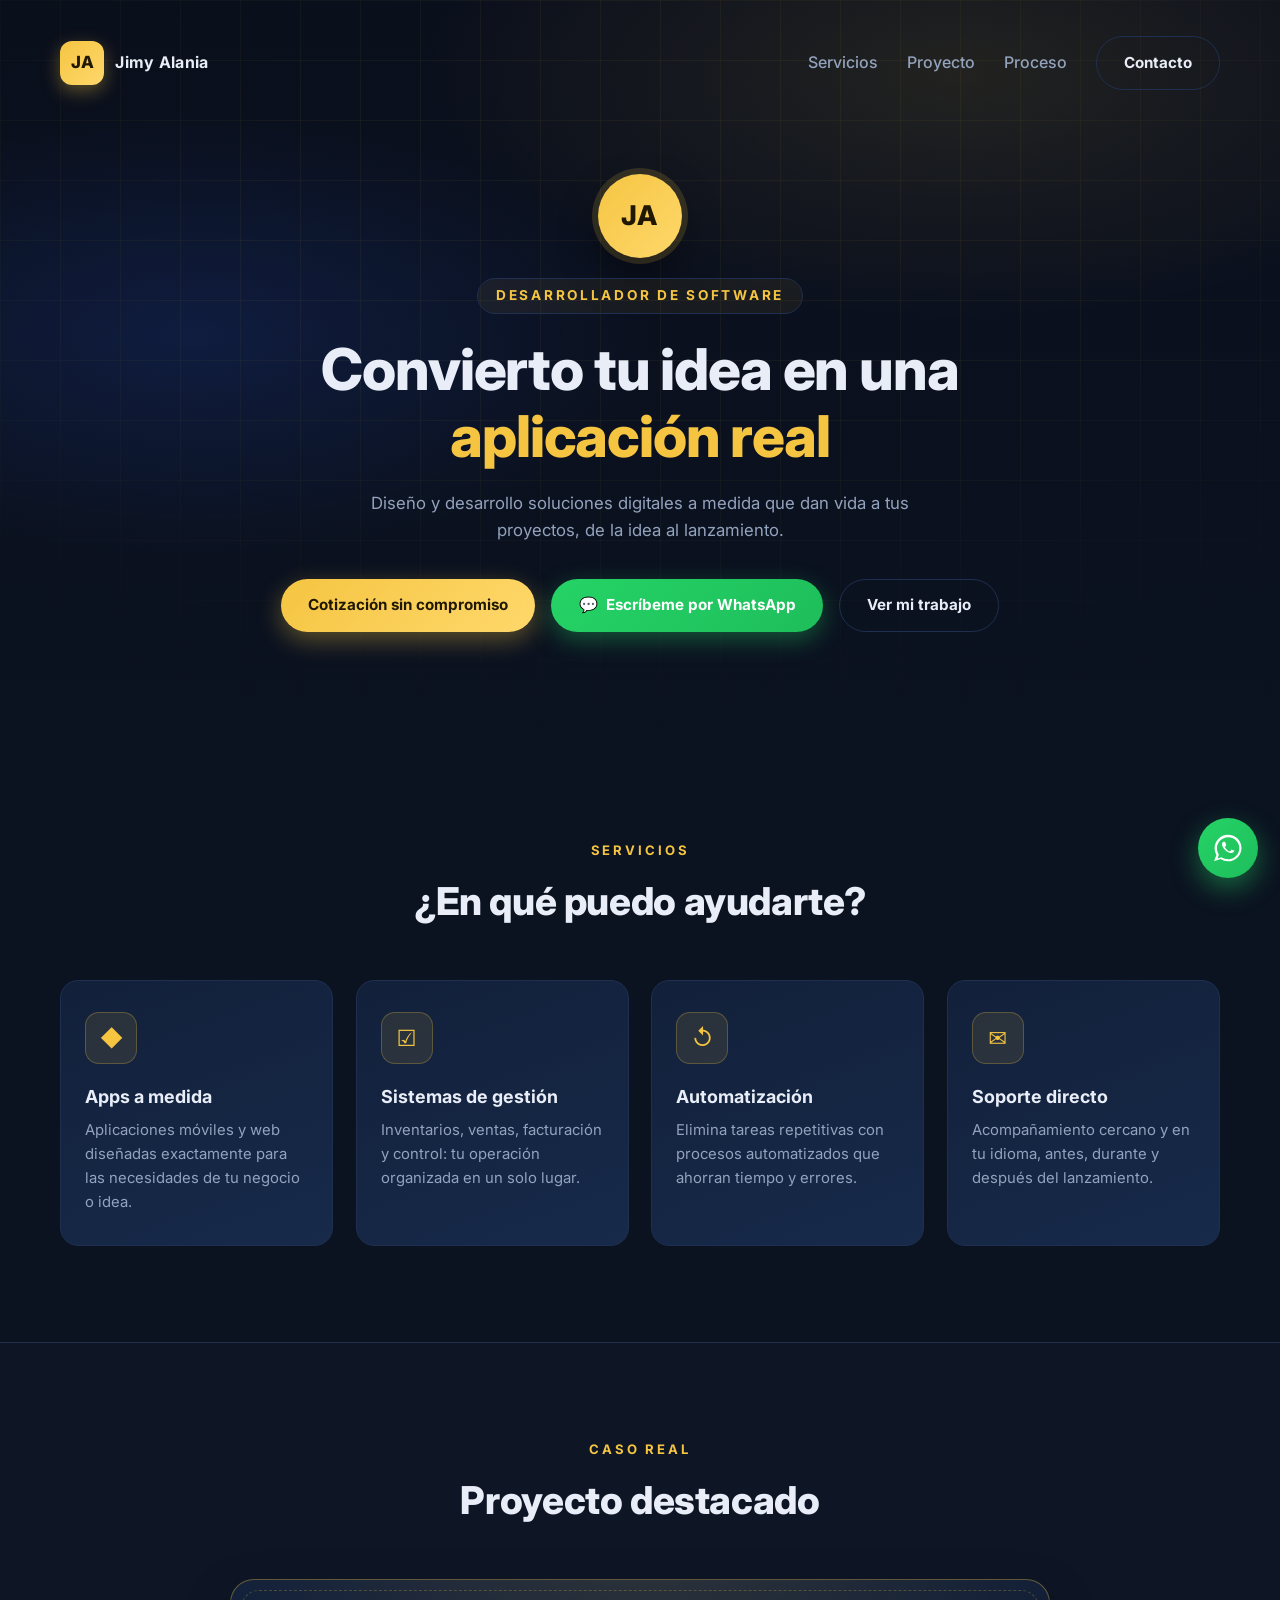
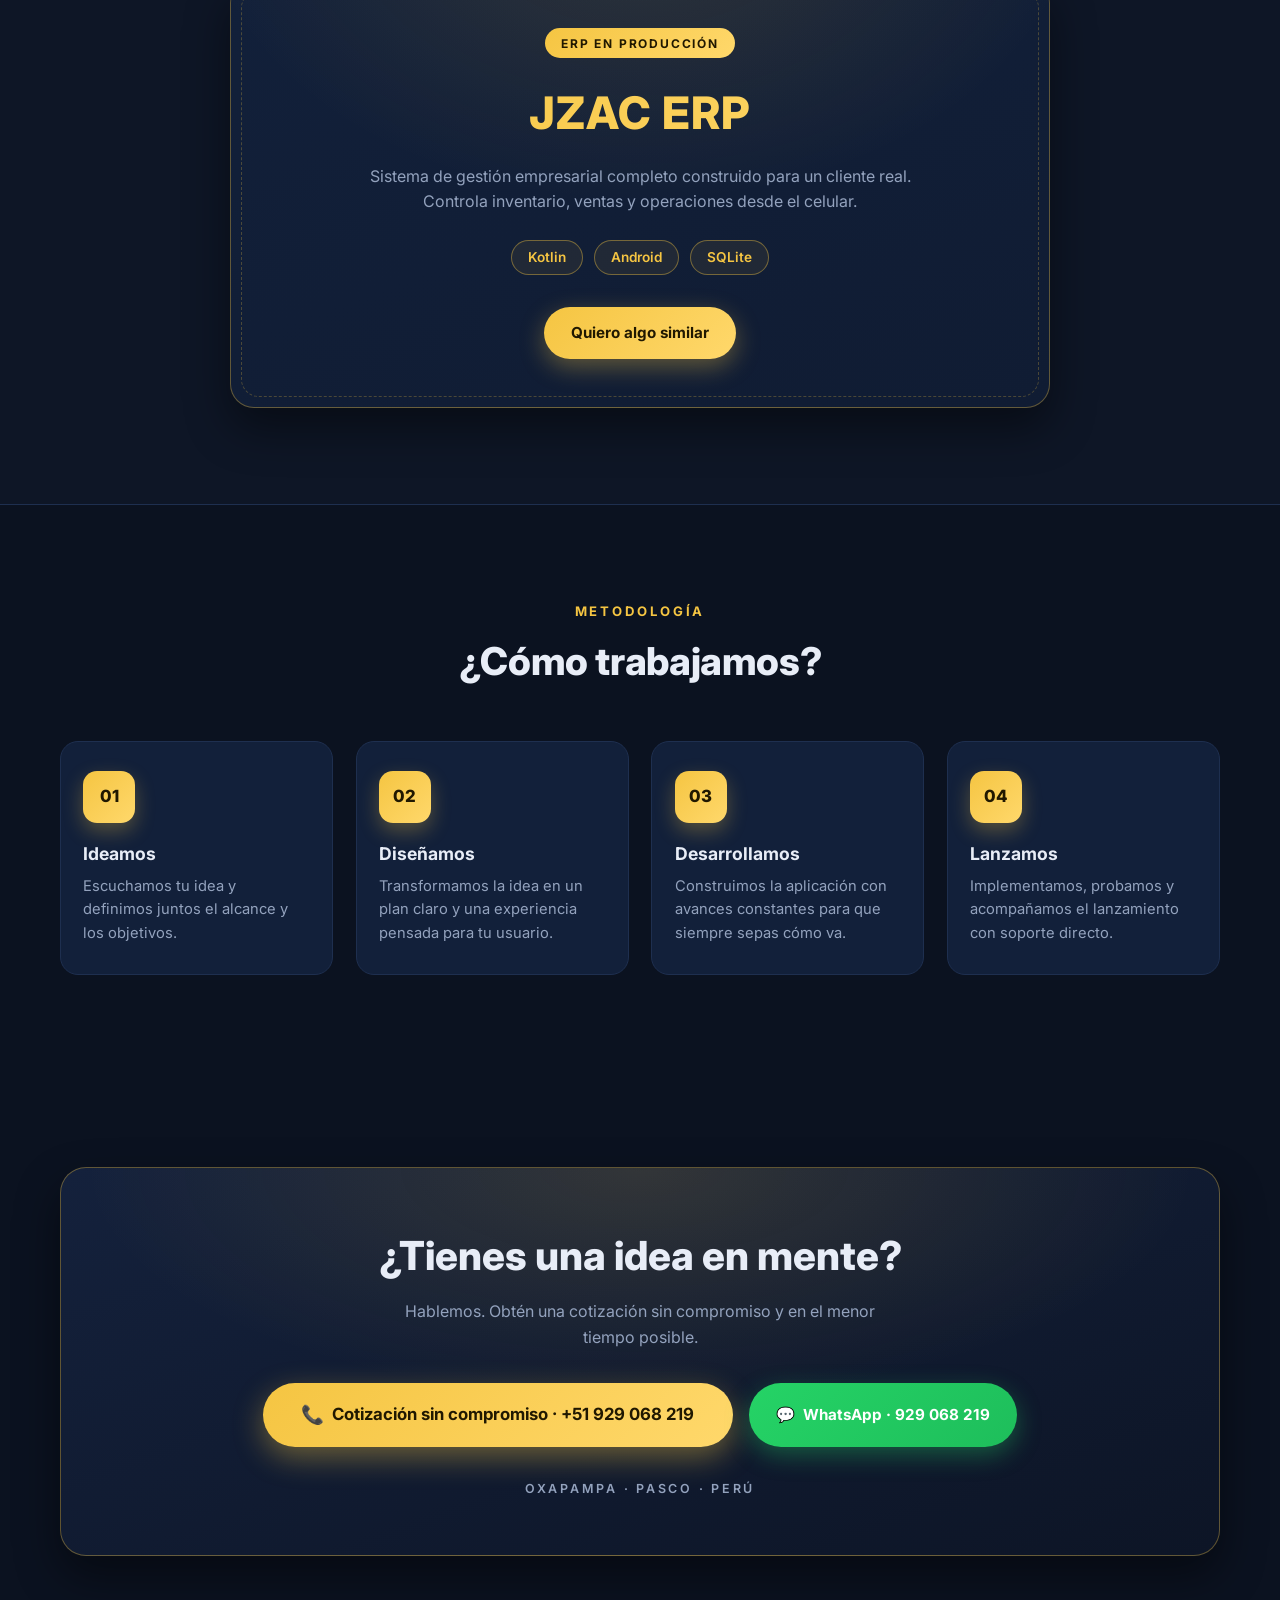
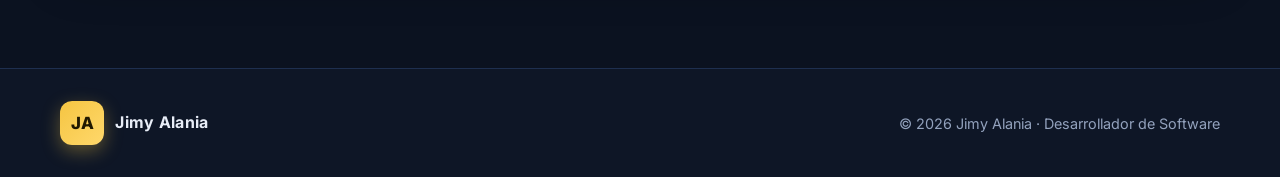
==== index.html @ 881739fa "Portafolio Jimy Alania v1" ====
<!DOCTYPE html>
<html lang="es">
<head>
  <meta charset="UTF-8">
  <meta name="viewport" content="width=device-width, initial-scale=1.0">
  <title>Jimy Alania | Desarrollador de Software</title>
  <meta name="description" content="Portafolio de Jimy Alania. Convierto tu idea en una aplicación real: apps a medida, sistemas de gestión, automatización y soporte directo.">
  <link rel="preconnect" href="https://fonts.googleapis.com">
  <link rel="preconnect" href="https://fonts.gstatic.com" crossorigin>
  <link href="https://fonts.googleapis.com/css2?family=Inter:wght@400;500;600;700;800&display=swap" rel="stylesheet">
  <link rel="stylesheet" href="styles.css">
</head>
<body>

  <!-- ===== ENCABEZADO ===== -->
  <header class="hero">
    <div class="hero-bg" aria-hidden="true"></div>
    <nav class="navbar container">
      <a href="#" class="logo" aria-label="Inicio">
        <span class="logo-mark">JA</span>
        <span class="logo-name">Jimy Alania</span>
      </a>
      <ul class="nav-links">
        <li><a href="#servicios">Servicios</a></li>
        <li><a href="#proyecto">Proyecto</a></li>
        <li><a href="#proceso">Proceso</a></li>
        <li><a href="#contacto" class="btn btn-outline">Contacto</a></li>
      </ul>
    </nav>

    <div class="hero-content container">
      <div class="hero-avatar" aria-hidden="true">JA</div>
      <p class="hero-eyebrow">Desarrollador de Software</p>
      <h1 class="hero-title">Convierto tu idea en una <span class="gold">aplicación real</span></h1>
      <p class="hero-sub">Diseño y desarrollo soluciones digitales a medida que dan vida a tus proyectos, de la idea al lanzamiento.</p>
      <div class="hero-actions">
        <a href="#contacto" class="btn btn-primary">Cotización sin compromiso</a>
        <a href="https://wa.me/51929068219?text=Hola%20Jimy%2C%20vi%20tu%20portafolio%20y%20quisiera%20una%20cotizaci%C3%B3n" class="btn btn-whatsapp" target="_blank" rel="noopener">
          <span aria-hidden="true">&#128172;</span>
          Escríbeme por WhatsApp
        </a>
        <a href="#proyecto" class="btn btn-ghost">Ver mi trabajo</a>
      </div>
    </div>
  </header>

  <main>
    <!-- ===== SERVICIOS ===== -->
    <section id="servicios" class="section">
      <div class="container">
        <p class="section-eyebrow">Servicios</p>
        <h2 class="section-title">¿En qué puedo ayudarte?</h2>
        <div class="grid services-grid">
          <article class="card">
            <div class="card-icon" aria-hidden="true">&#9670;</div>
            <h3>Apps a medida</h3>
            <p>Aplicaciones móviles y web diseñadas exactamente para las necesidades de tu negocio o idea.</p>
          </article>
          <article class="card">
            <div class="card-icon" aria-hidden="true">&#9745;</div>
            <h3>Sistemas de gestión</h3>
            <p>Inventarios, ventas, facturación y control: tu operación organizada en un solo lugar.</p>
          </article>
          <article class="card">
            <div class="card-icon" aria-hidden="true">&#8634;</div>
            <h3>Automatización</h3>
            <p>Elimina tareas repetitivas con procesos automatizados que ahorran tiempo y errores.</p>
          </article>
          <article class="card">
            <div class="card-icon" aria-hidden="true">&#9993;</div>
            <h3>Soporte directo</h3>
            <p>Acompañamiento cercano y en tu idioma, antes, durante y después del lanzamiento.</p>
          </article>
        </div>
      </div>
    </section>

    <!-- ===== PROYECTO DESTACADO ===== -->
    <section id="proyecto" class="section section-alt">
      <div class="container">
        <p class="section-eyebrow">Caso real</p>
        <h2 class="section-title">Proyecto destacado</h2>
        <article class="featured">
          <div class="featured-badge">ERP en producción</div>
          <h3 class="featured-title">JZAC ERP</h3>
          <p class="featured-desc">Sistema de gestión empresarial completo construido para un cliente real. Controla inventario, ventas y operaciones desde el celular.</p>
          <ul class="tech-list">
            <li>Kotlin</li>
            <li>Android</li>
            <li>SQLite</li>
          </ul>
          <a href="#contacto" class="btn btn-primary">Quiero algo similar</a>
        </article>
      </div>
    </section>

    <!-- ===== CÓMO TRABAJAMOS ===== -->
    <section id="proceso" class="section">
      <div class="container">
        <p class="section-eyebrow">Metodología</p>
        <h2 class="section-title">¿Cómo trabajamos?</h2>
        <ol class="steps">
          <li class="step">
            <span class="step-num">01</span>
            <h3>Ideamos</h3>
            <p>Escuchamos tu idea y definimos juntos el alcance y los objetivos.</p>
          </li>
          <li class="step">
            <span class="step-num">02</span>
            <h3>Diseñamos</h3>
            <p>Transformamos la idea en un plan claro y una experiencia pensada para tu usuario.</p>
          </li>
          <li class="step">
            <span class="step-num">03</span>
            <h3>Desarrollamos</h3>
            <p>Construimos la aplicación con avances constantes para que siempre sepas cómo va.</p>
          </li>
          <li class="step">
            <span class="step-num">04</span>
            <h3>Lanzamos</h3>
            <p>Implementamos, probamos y acompañamos el lanzamiento con soporte directo.</p>
          </li>
        </ol>
      </div>
    </section>

    <!-- ===== CONTACTO / CTA ===== -->
    <section id="contacto" class="section section-cta">
      <div class="container cta-box">
        <h2 class="cta-title">¿Tienes una idea en mente?</h2>
        <p class="cta-sub">Hablemos. Obtén una cotización sin compromiso y en el menor tiempo posible.</p>
        <div class="cta-actions">
          <a href="tel:+51929068219" class="btn btn-cta">
            <span class="btn-icon" aria-hidden="true">&#128222;</span>
            Cotización sin compromiso &middot; +51 929 068 219
          </a>
          <a href="https://wa.me/51929068219?text=Hola%20Jimy%20%F0%9F%91%8B%20vi%20tu%20portafolio.%20Me%20interesa%20cotizar" class="btn btn-whatsapp" target="_blank" rel="noopener">
            <span aria-hidden="true">&#128172;</span>
            WhatsApp &middot; 929 068 219
          </a>
        </div>
        <p class="cta-loc">Oxapampa &middot; Pasco &middot; Perú</p>
      </div>
    </section>
  </main>

  <footer class="footer">
    <div class="container footer-inner">
      <a href="#" class="logo">
        <span class="logo-mark">JA</span>
        <span class="logo-name">Jimy Alania</span>
      </a>
      <p>&copy; 2026 Jimy Alania &middot; Desarrollador de Software</p>
    </div>
  </footer>

  <a class="whatsapp-float" href="https://wa.me/51929068219?text=Hola%20Jimy%20%F0%9F%91%8B%20%C2%BFQu%C3%A9%20puedo%20hacer%20por%20ti%3F" target="_blank" rel="noopener" aria-label="Escríbeme por WhatsApp">
    <svg viewBox="0 0 32 32" xmlns="http://www.w3.org/2000/svg" aria-hidden="true">
      <path d="M16 2.7c-7.4 0-13.4 6-13.4 13.4 0 2.4.6 4.7 1.8 6.8L2 29.3l6.6-2.2a13.3 13.3 0 0 0 7.4 2.2h.1c7.4 0 13.4-6 13.4-13.4S23.4 2.7 16 2.7zm0 24.4h-.1c-2.1 0-4.2-.6-6-1.6l-.4-.3-3.9 1.3 1.3-3.8-.3-.5a11 11 0 0 1-1.7-5.9c0-6.1 5-11.1 11.2-11.1 3 0 5.8 1.2 7.9 3.2a11.1 11.1 0 0 1 3.3 7.9c0 6.1-5 11.1-11.3 11.1zm6.2-8.3c-.3-.2-2-1-2.3-1.1-.3-.1-.5-.2-.7.2-.2.3-.8 1.1-1 1.3-.2.2-.4.2-.7.1-.3-.2-1.4-.5-2.6-1.6-1-1-1.6-2.1-1.8-2.5-.2-.3 0-.5.1-.6.2-.2.4-.4.5-.7.2-.3.2-.5.4-.7.1-.3 0-.5 0-.7-.1-.2-.7-1.7-1-2.3-.2-.6-.5-.5-.7-.5h-.6c-.2 0-.5.1-.8.4-.3.3-1 1-1 2.5s1.1 2.9 1.2 3.1c.2.2 2.1 3.2 5.1 4.5.7.3 1.3.5 1.7.6.7.2 1.4.2 1.9.1.6-.1 1.9-.8 2.1-1.5.3-.7.3-1.4.2-1.5-.1-.1-.3-.2-.6-.4z"/>
    </svg>
  </a>

</body>
</html>
---- styles.css ----
/* ============================================================
   Portafolio — Jimy Alania
   Tema: azul noche / oscuro + dorado
   ============================================================ */

:root {
  --bg: #0b1220;
  --bg-soft: #0e1626;
  --bg-card: #12203a;
  --bg-card-hover: #172A4A;
  --border: #1e2f4f;
  --text: #e8edf7;
  --text-muted: #93a2bd;
  --gold: #f5c542;
  --gold-strong: #ffd86b;
  --gold-dark: #c99b1e;
  --shadow: 0 20px 45px rgba(0, 0, 0, 0.45);
}

* {
  margin: 0;
  padding: 0;
  box-sizing: border-box;
}

html {
  scroll-behavior: smooth;
}

body {
  font-family: "Inter", system-ui, -apple-system, "Segoe UI", sans-serif;
  background: var(--bg);
  color: var(--text);
  line-height: 1.6;
  overflow-x: hidden;
}

.container {
  width: min(1160px, 92%);
  margin-inline: auto;
}

a {
  color: inherit;
  text-decoration: none;
}

.gold {
  color: var(--gold);
}

/* ---------- Botones ---------- */

.btn {
  display: inline-flex;
  align-items: center;
  justify-content: center;
  gap: 0.5rem;
  padding: 0.85rem 1.7rem;
  border-radius: 999px;
  font-weight: 700;
  font-size: 0.95rem;
  transition: transform 0.2s ease, box-shadow 0.2s ease, background 0.2s ease;
  white-space: nowrap;
}

.btn-primary {
  background: linear-gradient(135deg, var(--gold), var(--gold-strong));
  color: #201800;
  box-shadow: 0 8px 24px rgba(245, 197, 66, 0.35);
}

.btn-primary:hover {
  transform: translateY(-3px);
  box-shadow: 0 14px 30px rgba(245, 197, 66, 0.45);
}

.btn-ghost,
.btn-outline {
  border: 1px solid var(--border);
  color: var(--text);
}

.btn-ghost:hover,
.btn-outline:hover {
  border-color: var(--gold);
  color: var(--gold);
  transform: translateY(-3px);
}

/* ---------- Encabezado / Hero ---------- */

.hero {
  position: relative;
  padding: 1.5rem 0 7rem;
  overflow: hidden;
  background:
    radial-gradient(ellipse 70% 55% at 75% 10%, rgba(245, 197, 66, 0.10), transparent 60%),
    radial-gradient(ellipse 60% 50% at 15% 45%, rgba(41, 98, 255, 0.15), transparent 60%),
    linear-gradient(180deg, #0a0f1c 0%, var(--bg) 100%);
}

.hero-bg {
  position: absolute;
  inset: 0;
  pointer-events: none;
  background-image:
    linear-gradient(rgba(245, 197, 66, 0.05) 1px, transparent 1px),
    linear-gradient(90deg, rgba(245, 197, 66, 0.05) 1px, transparent 1px);
  background-size: 60px 60px;
  mask-image: radial-gradient(ellipse 80% 70% at 50% 30%, #000 40%, transparent 100%);
  -webkit-mask-image: radial-gradient(ellipse 80% 70% at 50% 30%, #000 40%, transparent 100%);
}

.navbar {
  display: flex;
  align-items: center;
  justify-content: space-between;
  padding: 0.75rem 0;
}

.logo {
  display: flex;
  align-items: center;
  gap: 0.7rem;
}

.logo-mark {
  display: inline-grid;
  place-items: center;
  width: 44px;
  height: 44px;
  border-radius: 12px;
  font-weight: 800;
  font-size: 1.05rem;
  color: #201800;
  background: linear-gradient(135deg, var(--gold), var(--gold-strong));
  box-shadow: 0 6px 18px rgba(245, 197, 66, 0.35);
}

.logo-name {
  font-weight: 700;
  letter-spacing: 0.02em;
}

.nav-links {
  display: flex;
  align-items: center;
  gap: 1.8rem;
  list-style: none;
}

.nav-links a:not(.btn) {
  color: var(--text-muted);
  font-weight: 500;
  transition: color 0.2s ease;
}

.nav-links a:not(.btn):hover {
  color: var(--gold);
}

.hero-content {
  position: relative;
  text-align: center;
  padding-top: 4.5rem;
  max-width: 780px;
}

.hero-avatar {
  width: 84px;
  height: 84px;
  margin: 0 auto 1.25rem;
  display: grid;
  place-items: center;
  border-radius: 50%;
  font-weight: 800;
  font-size: 1.7rem;
  letter-spacing: 0.05em;
  color: #201800;
  background: linear-gradient(135deg, var(--gold), var(--gold-strong));
  box-shadow: 0 0 0 6px rgba(245, 197, 66, 0.15), 0 20px 40px rgba(0, 0, 0, 0.4);
  animation: float 4s ease-in-out infinite;
}

@keyframes float {
  0%, 100% { transform: translateY(0); }
  50% { transform: translateY(-10px); }
}

.hero-eyebrow {
  display: inline-block;
  font-size: 0.85rem;
  font-weight: 700;
  text-transform: uppercase;
  letter-spacing: 0.2em;
  color: var(--gold);
  border: 1px solid var(--border);
  padding: 0.4rem 1.1rem;
  border-radius: 999px;
  margin-bottom: 1.4rem;
  background: rgba(245, 197, 66, 0.06);
}

.hero-title {
  font-size: clamp(2.1rem, 5vw, 3.6rem);
  font-weight: 800;
  line-height: 1.15;
  letter-spacing: -0.02em;
}

.hero-sub {
  margin: 1.3rem auto 2.2rem;
  max-width: 560px;
  color: var(--text-muted);
  font-size: 1.05rem;
}

.hero-actions {
  display: flex;
  justify-content: center;
  gap: 1rem;
  flex-wrap: wrap;
}

/* ---------- Secciones ---------- */

.section {
  padding: 6rem 0;
}

.section-alt {
  background: var(--bg-soft);
  border-block: 1px solid var(--border);
}

.section-eyebrow {
  text-align: center;
  font-size: 0.82rem;
  font-weight: 700;
  text-transform: uppercase;
  letter-spacing: 0.22em;
  color: var(--gold);
  margin-bottom: 0.6rem;
}

.section-title {
  text-align: center;
  font-size: clamp(1.7rem, 3.5vw, 2.4rem);
  font-weight: 800;
  letter-spacing: -0.01em;
  margin-bottom: 3rem;
}

/* ---------- Servicios ---------- */

.services-grid {
  display: grid;
  grid-template-columns: repeat(4, 1fr);
  gap: 1.4rem;
}

.card {
  background: linear-gradient(160deg, var(--bg-card), var(--bg-card-hover));
  border: 1px solid var(--border);
  border-radius: 18px;
  padding: 1.9rem 1.5rem;
  transition: transform 0.25s ease, border-color 0.25s ease, box-shadow 0.25s ease;
}

.card:hover {
  transform: translateY(-6px);
  border-color: rgba(245, 197, 66, 0.55);
  box-shadow: var(--shadow);
}

.card-icon {
  display: grid;
  place-items: center;
  width: 52px;
  height: 52px;
  border-radius: 14px;
  font-size: 1.4rem;
  color: var(--gold);
  background: rgba(245, 197, 66, 0.10);
  border: 1px solid rgba(245, 197, 66, 0.25);
  margin-bottom: 1.2rem;
}

.card h3 {
  font-size: 1.12rem;
  font-weight: 700;
  margin-bottom: 0.5rem;
}

.card p {
  color: var(--text-muted);
  font-size: 0.93rem;
}

/* ---------- Proyecto destacado ---------- */

.featured {
  position: relative;
  max-width: 820px;
  margin-inline: auto;
  text-align: center;
  padding: 3rem 2.5rem;
  border-radius: 24px;
  border: 1px solid rgba(245, 197, 66, 0.35);
  background:
    radial-gradient(ellipse 90% 120% at 50% -20%, rgba(245, 197, 66, 0.14), transparent 60%),
    linear-gradient(160deg, var(--bg-card), #101c33);
  box-shadow: var(--shadow);
}

.featured::after {
  content: "";
  position: absolute;
  inset: 10px;
  border: 1px dashed rgba(245, 197, 66, 0.25);
  border-radius: 18px;
  pointer-events: none;
}

.featured-badge {
  display: inline-block;
  font-size: 0.75rem;
  font-weight: 700;
  text-transform: uppercase;
  letter-spacing: 0.15em;
  color: #201800;
  background: linear-gradient(135deg, var(--gold), var(--gold-strong));
  border-radius: 999px;
  padding: 0.35rem 1rem;
  margin-bottom: 1.2rem;
}

.featured-title {
  font-size: clamp(2rem, 4vw, 2.8rem);
  font-weight: 800;
  letter-spacing: 0.02em;
  background: linear-gradient(90deg, var(--gold), var(--gold-strong));
  -webkit-background-clip: text;
  background-clip: text;
  -webkit-text-fill-color: transparent;
}

.featured-desc {
  max-width: 560px;
  margin: 0.9rem auto 1.6rem;
  color: var(--text-muted);
}

.tech-list {
  list-style: none;
  display: flex;
  justify-content: center;
  gap: 0.7rem;
  flex-wrap: wrap;
  margin-bottom: 2rem;
}

.tech-list li {
  font-size: 0.85rem;
  font-weight: 600;
  color: var(--gold);
  border: 1px solid rgba(245, 197, 66, 0.4);
  border-radius: 999px;
  padding: 0.35rem 1rem;
  background: rgba(245, 197, 66, 0.07);
}

/* ---------- Cómo trabajamos ---------- */

.steps {
  list-style: none;
  display: grid;
  grid-template-columns: repeat(4, 1fr);
  gap: 1.4rem;
}

.step {
  position: relative;
  padding: 1.8rem 1.4rem;
  border-radius: 18px;
  border: 1px solid var(--border);
  background: var(--bg-card);
  transition: transform 0.25s ease, border-color 0.25s ease;
}

.step:hover {
  transform: translateY(-6px);
  border-color: rgba(245, 197, 66, 0.55);
}

.step-num {
  display: inline-grid;
  place-items: center;
  width: 52px;
  height: 52px;
  margin-bottom: 1.1rem;
  border-radius: 14px;
  font-weight: 800;
  font-size: 1.05rem;
  color: #201800;
  background: linear-gradient(135deg, var(--gold), var(--gold-strong));
  box-shadow: 0 8px 20px rgba(245, 197, 66, 0.3);
}

.step h3 {
  font-size: 1.1rem;
  font-weight: 700;
  margin-bottom: 0.4rem;
}

.step p {
  color: var(--text-muted);
  font-size: 0.92rem;
}

/* ---------- CTA ---------- */

.section-cta {
  padding-bottom: 7rem;
}

.cta-box {
  text-align: center;
  padding: 3.5rem 2rem;
  border-radius: 26px;
  border: 1px solid rgba(245, 197, 66, 0.35);
  background:
    radial-gradient(ellipse 80% 100% at 50% 0%, rgba(245, 197, 66, 0.14), transparent 60%),
    linear-gradient(160deg, #14213c, #0d1526);
  box-shadow: var(--shadow);
}

.cta-title {
  font-size: clamp(1.7rem, 3.5vw, 2.5rem);
  font-weight: 800;
  margin-bottom: 0.7rem;
}

.cta-sub {
  color: var(--text-muted);
  max-width: 520px;
  margin: 0 auto 2rem;
}

.btn-cta {
  font-size: 1.05rem;
  padding: 1.1rem 2.4rem;
  background: linear-gradient(135deg, var(--gold), var(--gold-strong));
  color: #201800;
  box-shadow: 0 10px 30px rgba(245, 197, 66, 0.4);
  animation: pulse 2.6s ease-in-out infinite;
}

.btn-cta:hover {
  transform: translateY(-3px) scale(1.02);
  box-shadow: 0 16px 40px rgba(245, 197, 66, 0.55);
}

.btn-icon {
  font-size: 1.15rem;
}

@keyframes pulse {
  0%, 100% { box-shadow: 0 10px 30px rgba(245, 197, 66, 0.40); }
  50% { box-shadow: 0 10px 44px rgba(245, 197, 66, 0.62); }
}

/* ---------- Footer ---------- */

.footer {
  border-top: 1px solid var(--border);
  background: var(--bg-soft);
  padding: 2rem 0;
}

.footer-inner {
  display: flex;
  align-items: center;
  justify-content: space-between;
  gap: 1rem;
  flex-wrap: wrap;
}

.footer p {
  color: var(--text-muted);
  font-size: 0.9rem;
}

/* ---------- Responsivo ---------- */

@media (max-width: 1000px) {
  .services-grid {
    grid-template-columns: repeat(2, 1fr);
  }

  .steps {
    grid-template-columns: repeat(2, 1fr);
  }
}

@media (max-width: 700px) {
  .hero {
    padding-bottom: 5rem;
  }

  .hero-content {
    padding-top: 3rem;
  }

  .nav-links {
    gap: 1rem;
  }

  .nav-links a:not(.btn) {
    display: none;
  }

  .section {
    padding: 4.5rem 0;
  }

  .services-grid,
  .steps {
    grid-template-columns: 1fr;
  }

  .featured {
    padding: 2.5rem 1.4rem;
  }

  .footer-inner {
    flex-direction: column;
    text-align: center;
  }
}

@media (prefers-reduced-motion: reduce) {
  * {
    animation: none !important;
  }
  html {
    scroll-behavior: auto;
  }
}

/* ---------- WhatsApp ---------- */

.btn-whatsapp {
  background: linear-gradient(135deg, #25d366, #1ebe5b);
  color: #ffffff;
  box-shadow: 0 8px 24px rgba(37, 211, 102, 0.35);
}

.btn-whatsapp:hover {
  transform: translateY(-3px);
  box-shadow: 0 14px 30px rgba(37, 211, 102, 0.45);
}

.cta-actions {
  display: flex;
  justify-content: center;
  gap: 1rem;
  flex-wrap: wrap;
}

.cta-loc {
  margin-top: 2rem;
  font-size: 0.78rem;
  font-weight: 600;
  letter-spacing: 0.22em;
  text-transform: uppercase;
  color: var(--text-muted);
}

.whatsapp-float {
  position: fixed;
  right: 22px;
  bottom: 22px;
  z-index: 50;
  display: grid;
  place-items: center;
  width: 60px;
  height: 60px;
  border-radius: 50%;
  background: linear-gradient(135deg, #25d366, #1ebe5b);
  box-shadow: 0 10px 28px rgba(37, 211, 102, 0.45);
  transition: transform 0.2s ease, box-shadow 0.2s ease;
}

.whatsapp-float:hover {
  transform: scale(1.1);
  box-shadow: 0 14px 36px rgba(37, 211, 102, 0.55);
}

.whatsapp-float svg {
  width: 32px;
  height: 32px;
  fill: #ffffff;
}

@media (max-width: 700px) {
  .whatsapp-float {
    right: 16px;
    bottom: 16px;
    width: 54px;
    height: 54px;
  }

  .whatsapp-float svg {
    width: 28px;
    height: 28px;
  }
}
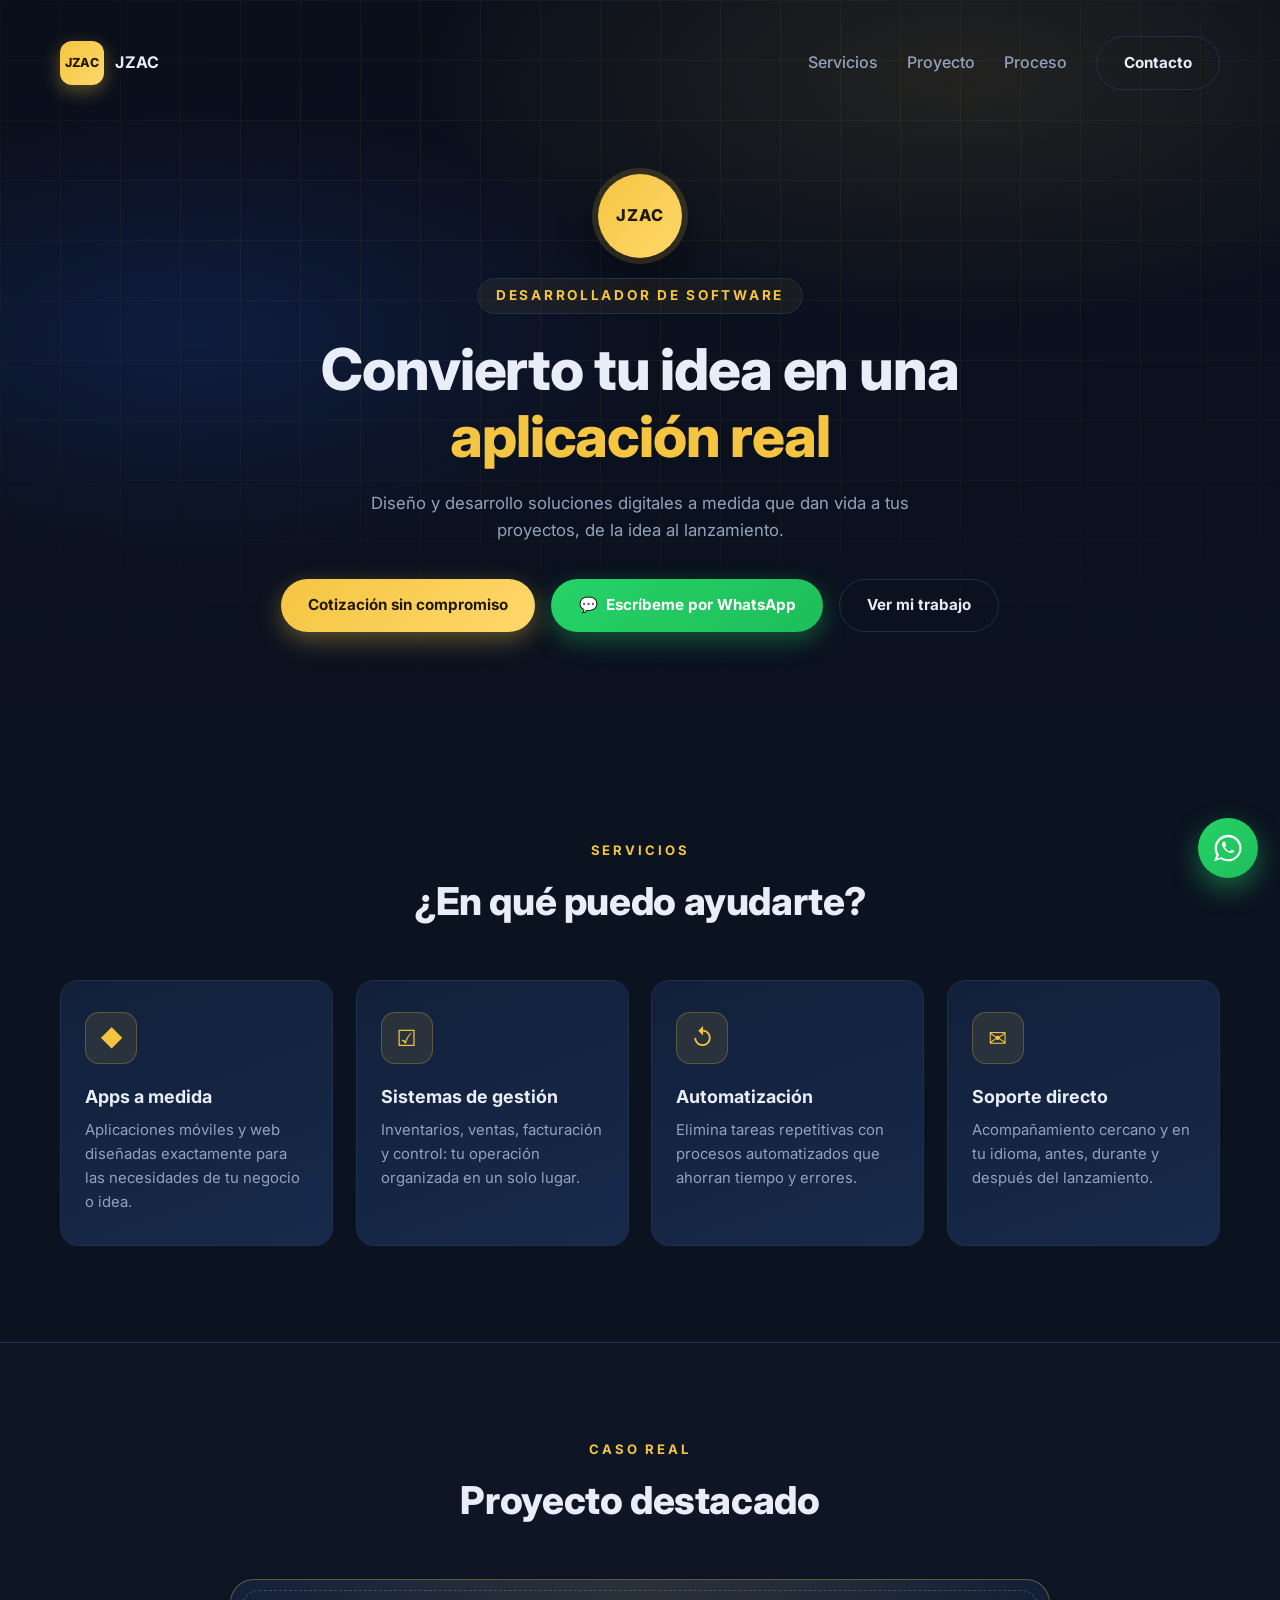
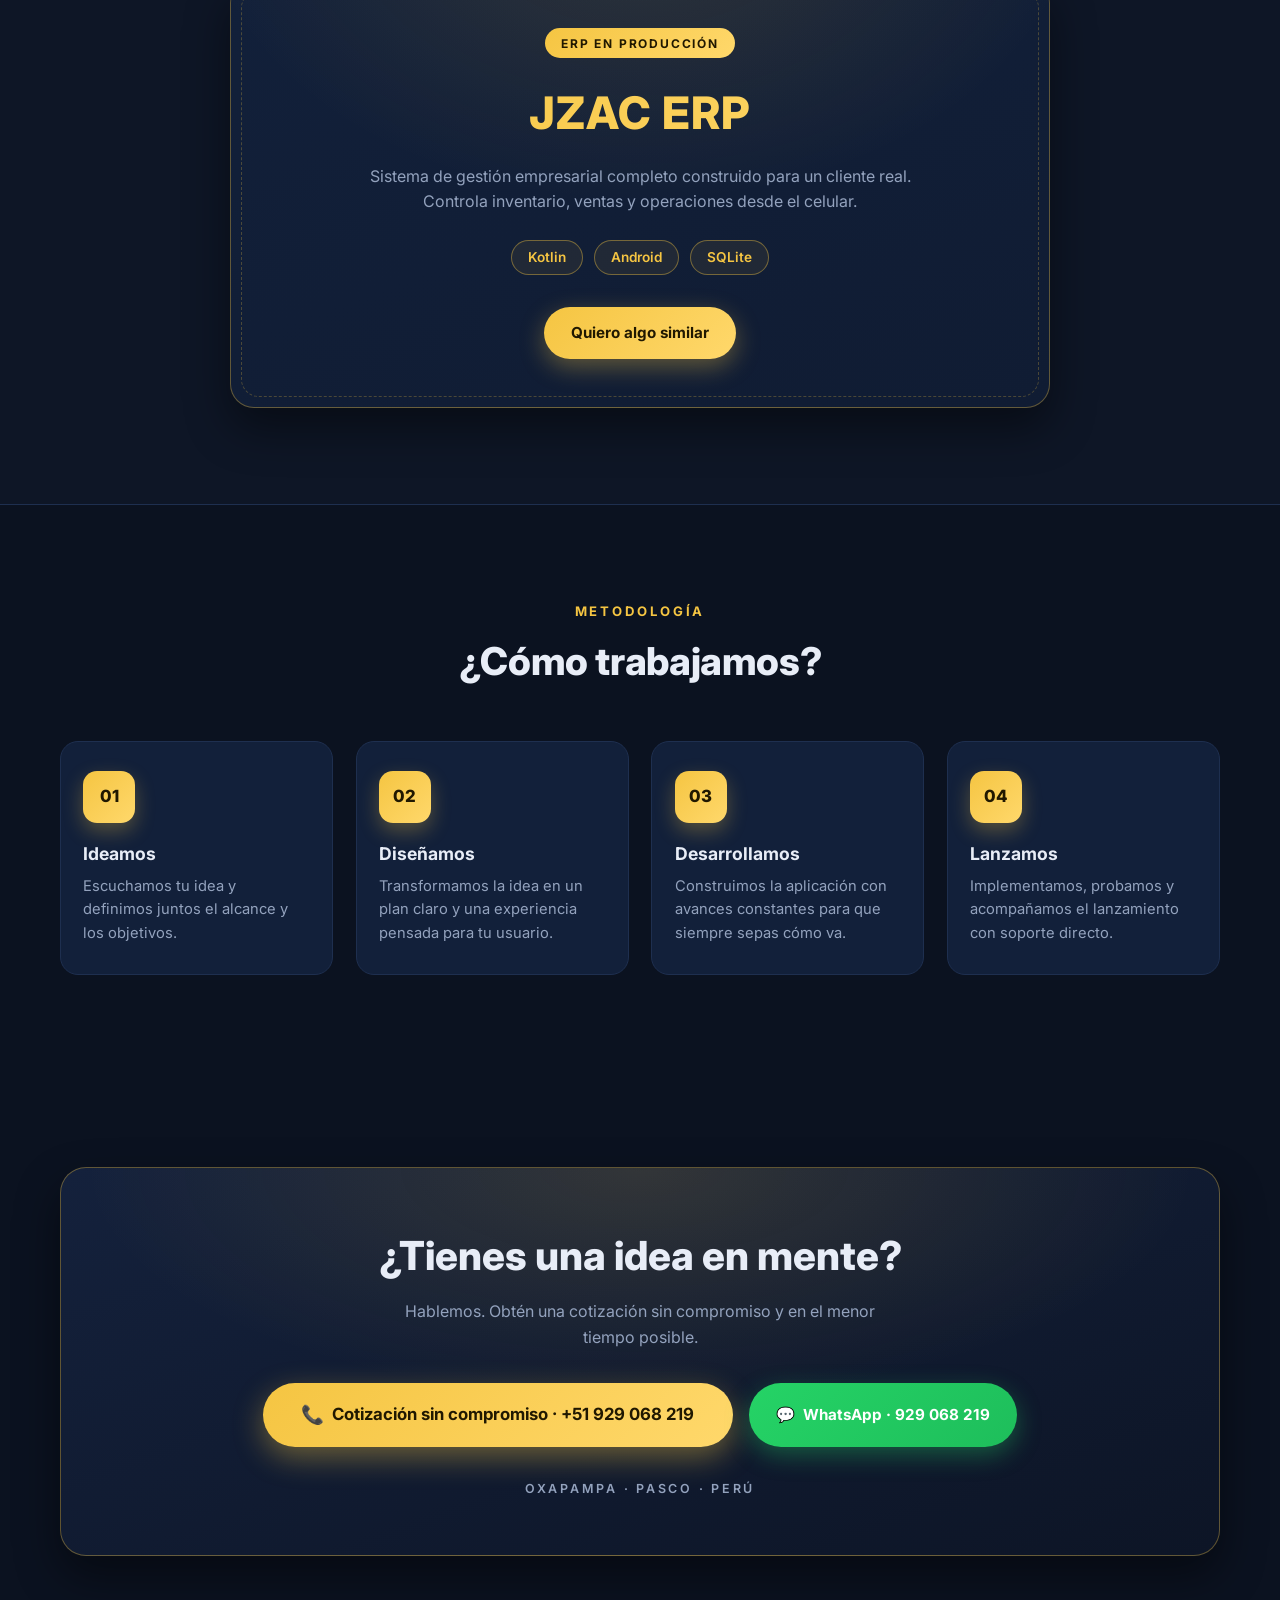
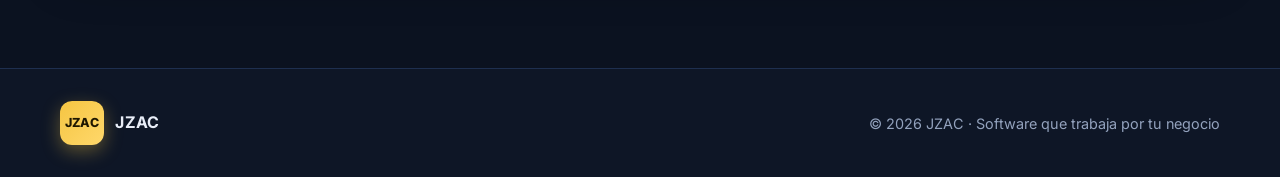
==== commit 6adbc308: "Marca JZAC: logo, eslogan, avatar y favicon" ====
--- a/index.html
+++ b/index.html
@@ -3,8 +3,9 @@
 <head>
   <meta charset="UTF-8">
   <meta name="viewport" content="width=device-width, initial-scale=1.0">
-  <title>Jimy Alania | Desarrollador de Software</title>
-  <meta name="description" content="Portafolio de Jimy Alania. Convierto tu idea en una aplicación real: apps a medida, sistemas de gestión, automatización y soporte directo.">
+  <title>JZAC | Software que trabaja por tu negocio</title>
+  <meta name="description" content="JZAC — software a medida para tu negocio. Apps móviles y sistemas de gestión en Oxapampa. Desarrollo de Jimy Alania.">
+  <link rel="icon" href="data:image/svg+xml,%3Csvg%20xmlns='http://www.w3.org/2000/svg'%20viewBox='0%200%2064%2064'%3E%3Crect%20width='64'%20height='64'%20rx='14'%20fill='%230b1220'/%3E%3Ctext%20x='32'%20y='43'%20font-family='Arial,sans-serif'%20font-size='24'%20font-weight='800'%20fill='%23f5c542'%20text-anchor='middle'%3EJZAC%3C/text%3E%3C/svg%3E">
   <link rel="preconnect" href="https://fonts.googleapis.com">
   <link rel="preconnect" href="https://fonts.gstatic.com" crossorigin>
   <link href="https://fonts.googleapis.com/css2?family=Inter:wght@400;500;600;700;800&display=swap" rel="stylesheet">
@@ -17,8 +18,8 @@
     <div class="hero-bg" aria-hidden="true"></div>
     <nav class="navbar container">
       <a href="#" class="logo" aria-label="Inicio">
-        <span class="logo-mark">JA</span>
-        <span class="logo-name">Jimy Alania</span>
+        <span class="logo-mark">JZAC</span>
+        <span class="logo-name">JZAC</span>
       </a>
       <ul class="nav-links">
         <li><a href="#servicios">Servicios</a></li>
@@ -29,7 +30,7 @@
     </nav>
 
     <div class="hero-content container">
-      <div class="hero-avatar" aria-hidden="true">JA</div>
+      <div class="hero-avatar" aria-hidden="true">JZAC</div>
       <p class="hero-eyebrow">Desarrollador de Software</p>
       <h1 class="hero-title">Convierto tu idea en una <span class="gold">aplicación real</span></h1>
       <p class="hero-sub">Diseño y desarrollo soluciones digitales a medida que dan vida a tus proyectos, de la idea al lanzamiento.</p>
@@ -147,10 +148,10 @@
   <footer class="footer">
     <div class="container footer-inner">
       <a href="#" class="logo">
-        <span class="logo-mark">JA</span>
-        <span class="logo-name">Jimy Alania</span>
+        <span class="logo-mark">JZAC</span>
+        <span class="logo-name">JZAC</span>
       </a>
-      <p>&copy; 2026 Jimy Alania &middot; Desarrollador de Software</p>
+      <p>&copy; 2026 JZAC &middot; Software que trabaja por tu negocio</p>
     </div>
   </footer>
 
--- a/styles.css
+++ b/styles.css
@@ -132,7 +132,8 @@
   height: 44px;
   border-radius: 12px;
   font-weight: 800;
-  font-size: 1.05rem;
+  font-size: 0.78rem;
+  letter-spacing: 0.04em;
   color: #201800;
   background: linear-gradient(135deg, var(--gold), var(--gold-strong));
   box-shadow: 0 6px 18px rgba(245, 197, 66, 0.35);
@@ -175,7 +176,7 @@
   place-items: center;
   border-radius: 50%;
   font-weight: 800;
-  font-size: 1.7rem;
+  font-size: 1.02rem;
   letter-spacing: 0.05em;
   color: #201800;
   background: linear-gradient(135deg, var(--gold), var(--gold-strong));
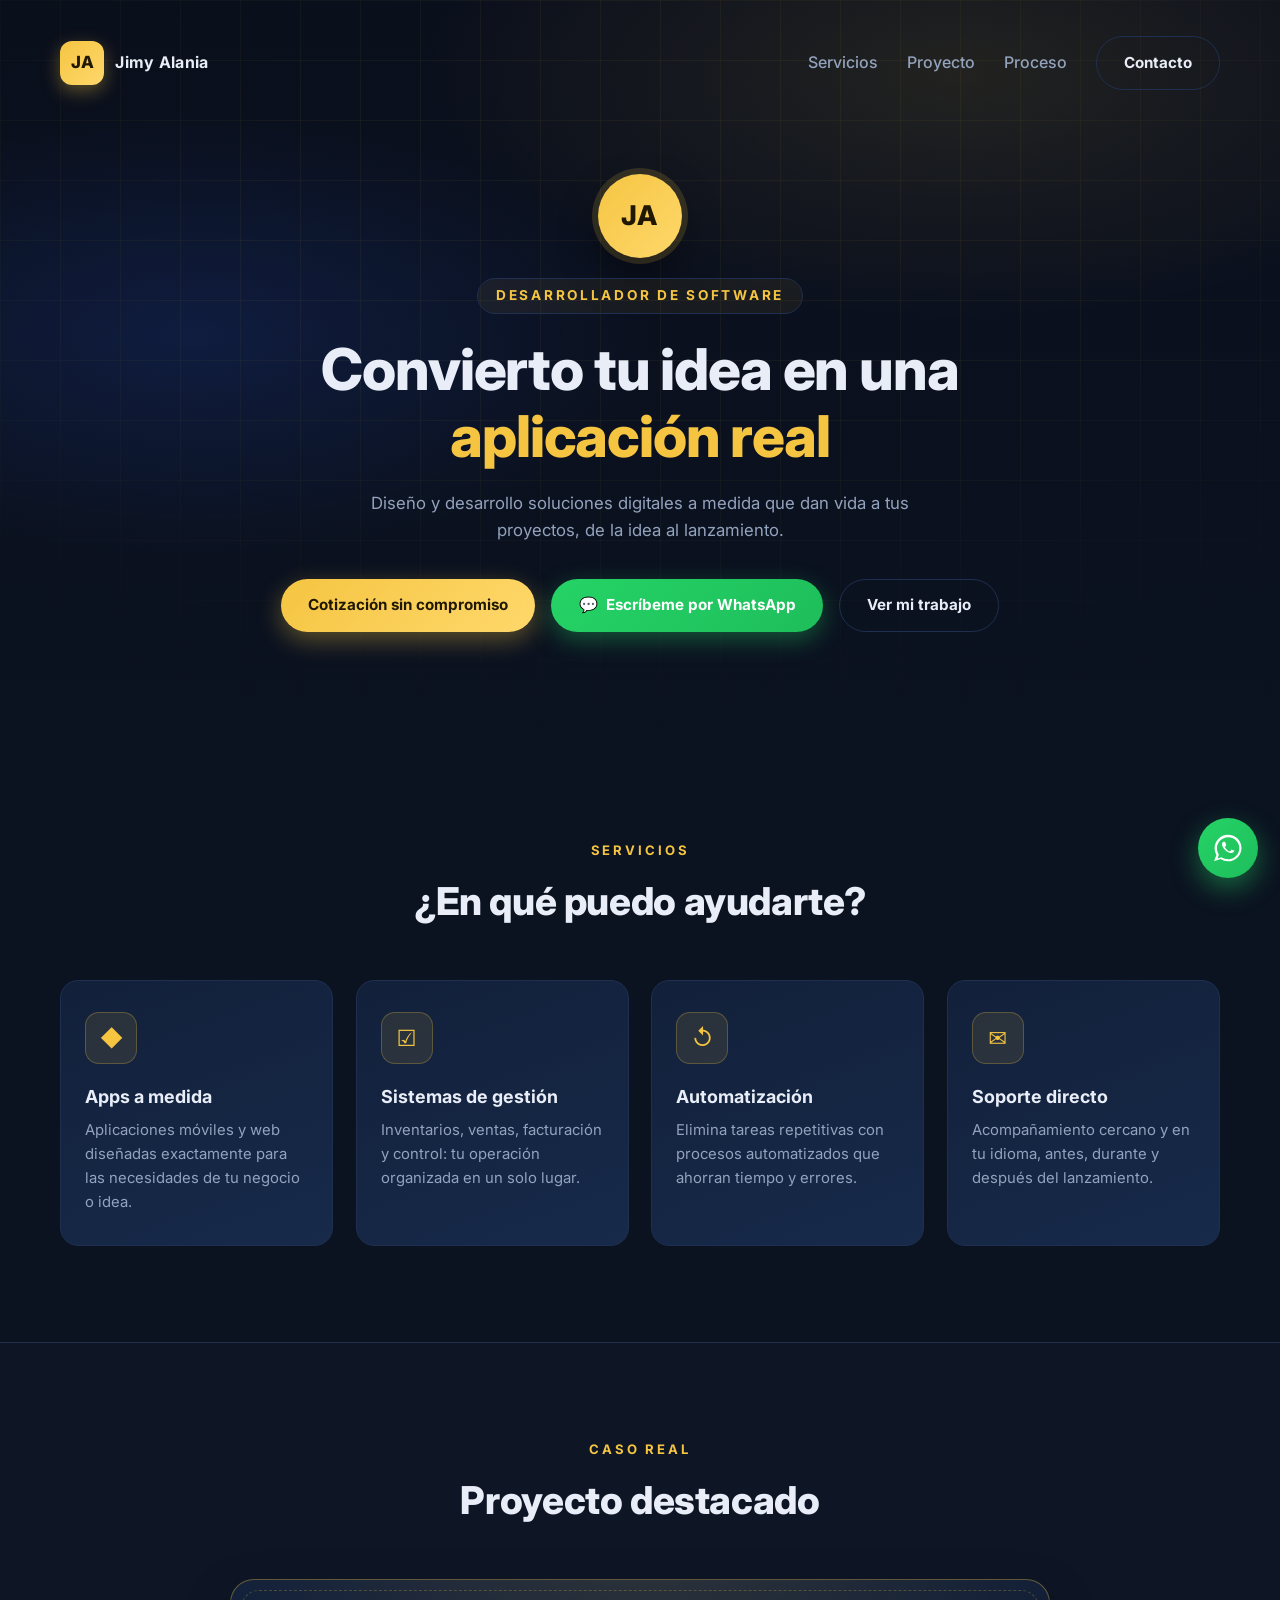
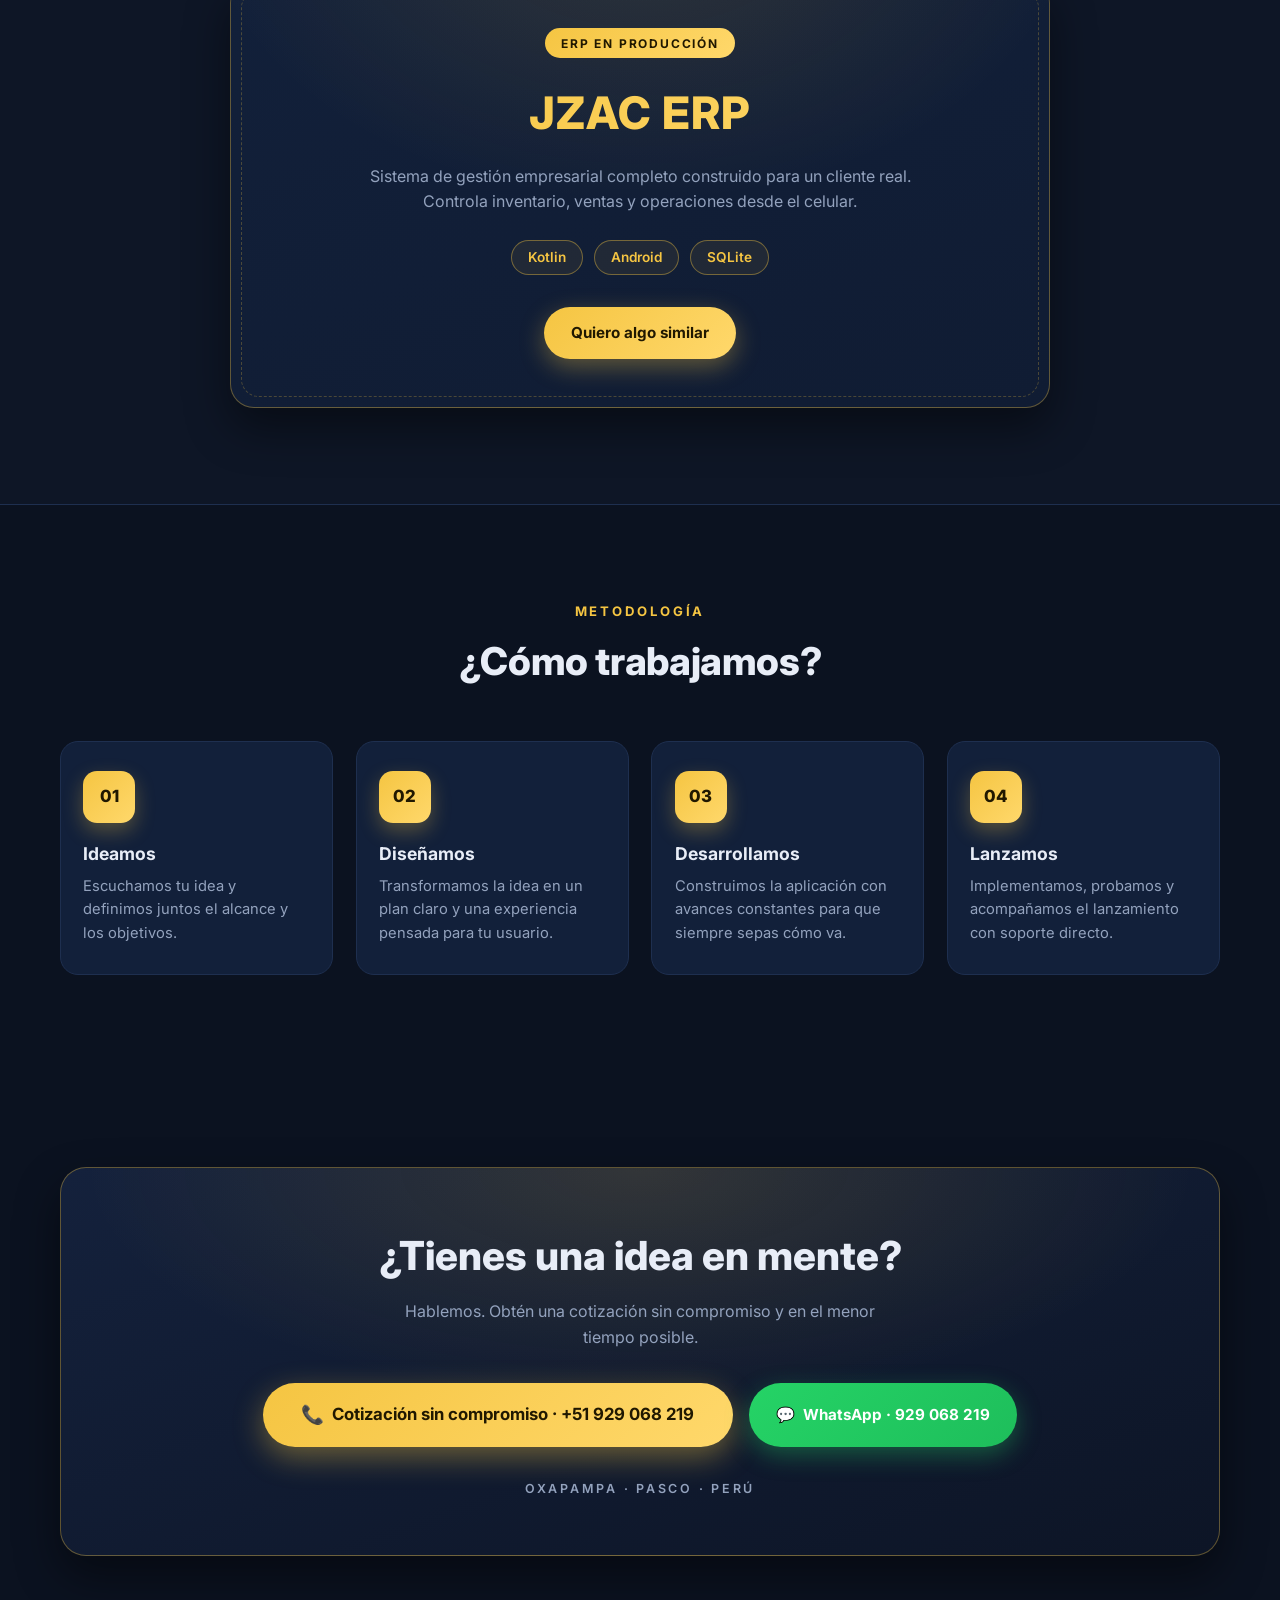
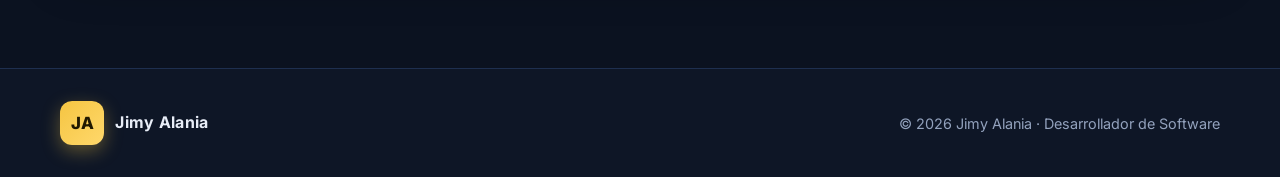
==== commit 4fee0b43: "Revertir marca a JA en el portafolio" ====
--- a/index.html
+++ b/index.html
@@ -3,9 +3,8 @@
 <head>
   <meta charset="UTF-8">
   <meta name="viewport" content="width=device-width, initial-scale=1.0">
-  <title>JZAC | Software que trabaja por tu negocio</title>
-  <meta name="description" content="JZAC — software a medida para tu negocio. Apps móviles y sistemas de gestión en Oxapampa. Desarrollo de Jimy Alania.">
-  <link rel="icon" href="data:image/svg+xml,%3Csvg%20xmlns='http://www.w3.org/2000/svg'%20viewBox='0%200%2064%2064'%3E%3Crect%20width='64'%20height='64'%20rx='14'%20fill='%230b1220'/%3E%3Ctext%20x='32'%20y='43'%20font-family='Arial,sans-serif'%20font-size='24'%20font-weight='800'%20fill='%23f5c542'%20text-anchor='middle'%3EJZAC%3C/text%3E%3C/svg%3E">
+  <title>Jimy Alania | Desarrollador de Software</title>
+  <meta name="description" content="Portafolio de Jimy Alania. Convierto tu idea en una aplicación real: apps a medida, sistemas de gestión, automatización y soporte directo.">
   <link rel="preconnect" href="https://fonts.googleapis.com">
   <link rel="preconnect" href="https://fonts.gstatic.com" crossorigin>
   <link href="https://fonts.googleapis.com/css2?family=Inter:wght@400;500;600;700;800&display=swap" rel="stylesheet">
@@ -18,8 +17,8 @@
     <div class="hero-bg" aria-hidden="true"></div>
     <nav class="navbar container">
       <a href="#" class="logo" aria-label="Inicio">
-        <span class="logo-mark">JZAC</span>
-        <span class="logo-name">JZAC</span>
+        <span class="logo-mark">JA</span>
+        <span class="logo-name">Jimy Alania</span>
       </a>
       <ul class="nav-links">
         <li><a href="#servicios">Servicios</a></li>
@@ -30,7 +29,7 @@
     </nav>
 
     <div class="hero-content container">
-      <div class="hero-avatar" aria-hidden="true">JZAC</div>
+      <div class="hero-avatar" aria-hidden="true">JA</div>
       <p class="hero-eyebrow">Desarrollador de Software</p>
       <h1 class="hero-title">Convierto tu idea en una <span class="gold">aplicación real</span></h1>
       <p class="hero-sub">Diseño y desarrollo soluciones digitales a medida que dan vida a tus proyectos, de la idea al lanzamiento.</p>
@@ -148,10 +147,10 @@
   <footer class="footer">
     <div class="container footer-inner">
       <a href="#" class="logo">
-        <span class="logo-mark">JZAC</span>
-        <span class="logo-name">JZAC</span>
+        <span class="logo-mark">JA</span>
+        <span class="logo-name">Jimy Alania</span>
       </a>
-      <p>&copy; 2026 JZAC &middot; Software que trabaja por tu negocio</p>
+      <p>&copy; 2026 Jimy Alania &middot; Desarrollador de Software</p>
     </div>
   </footer>
 
--- a/styles.css
+++ b/styles.css
@@ -132,8 +132,7 @@
   height: 44px;
   border-radius: 12px;
   font-weight: 800;
-  font-size: 0.78rem;
-  letter-spacing: 0.04em;
+  font-size: 1.05rem;
   color: #201800;
   background: linear-gradient(135deg, var(--gold), var(--gold-strong));
   box-shadow: 0 6px 18px rgba(245, 197, 66, 0.35);
@@ -176,7 +175,7 @@
   place-items: center;
   border-radius: 50%;
   font-weight: 800;
-  font-size: 1.02rem;
+  font-size: 1.7rem;
   letter-spacing: 0.05em;
   color: #201800;
   background: linear-gradient(135deg, var(--gold), var(--gold-strong));
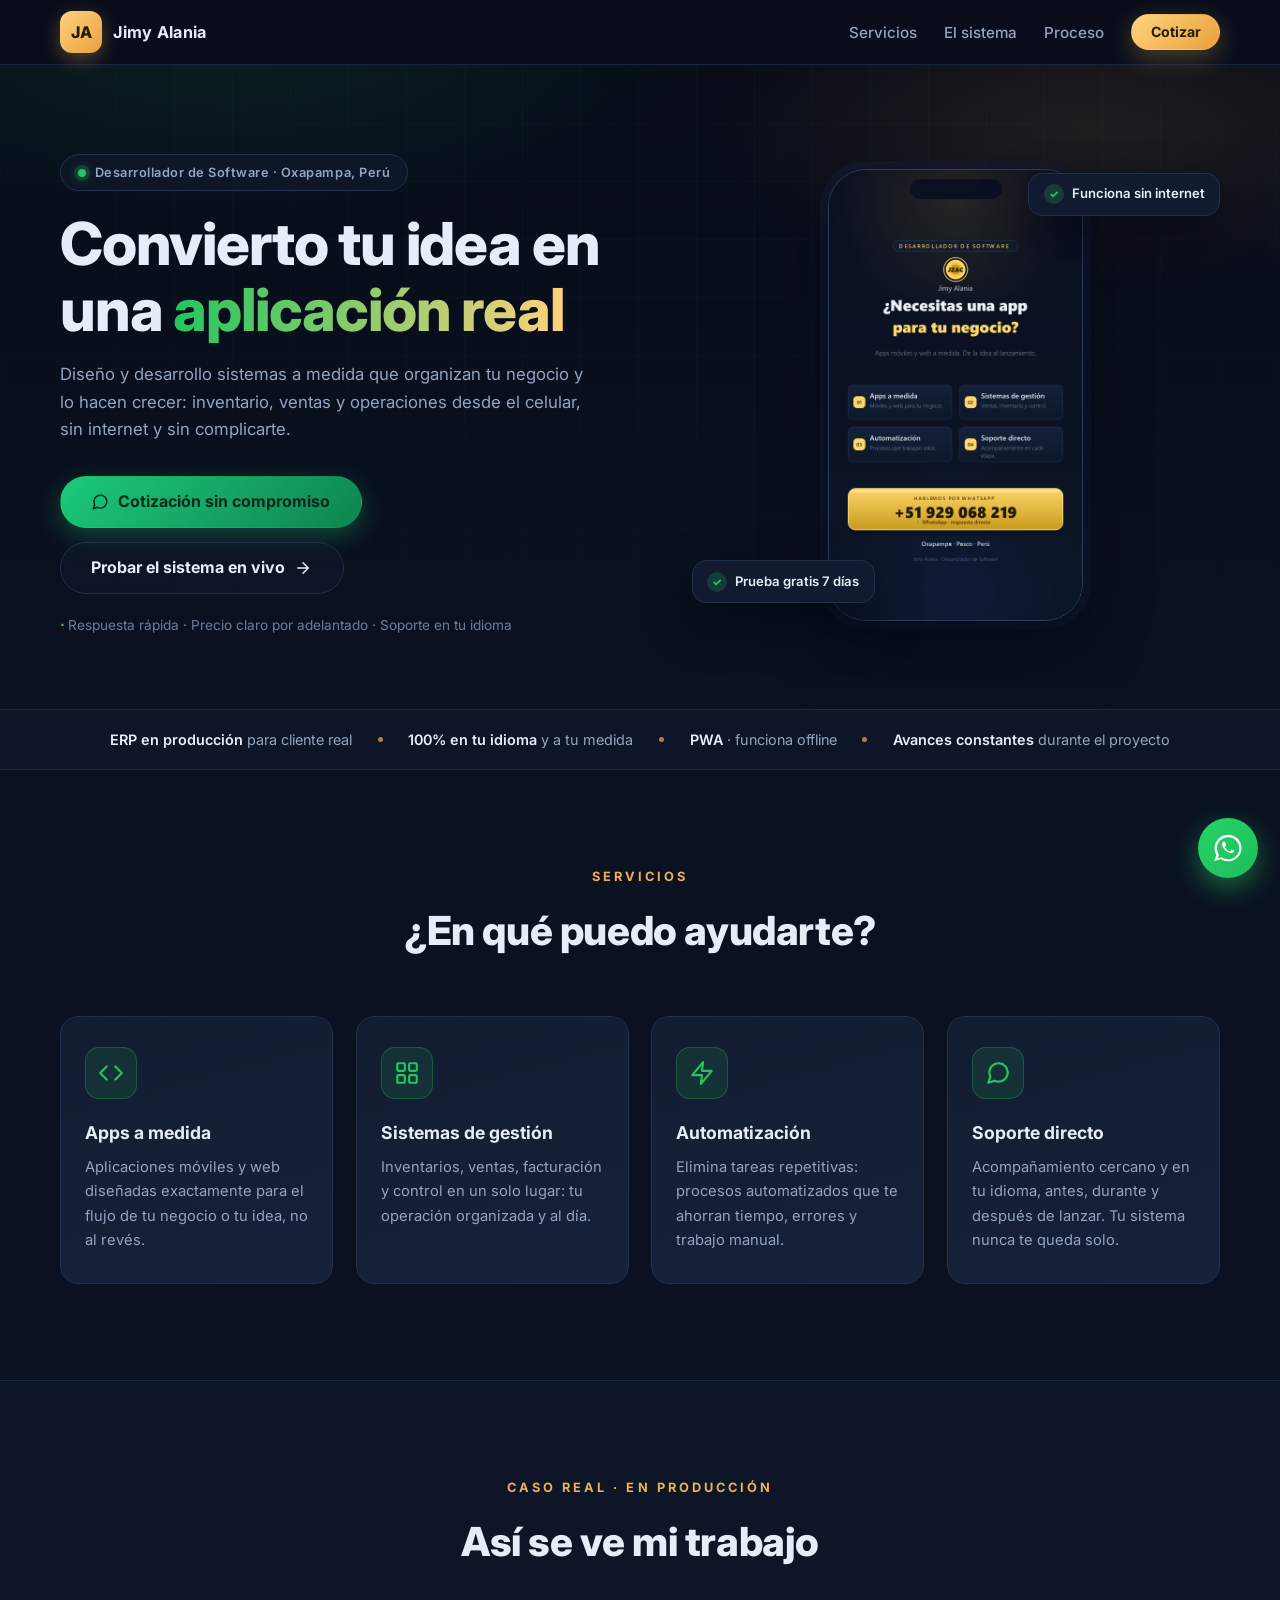
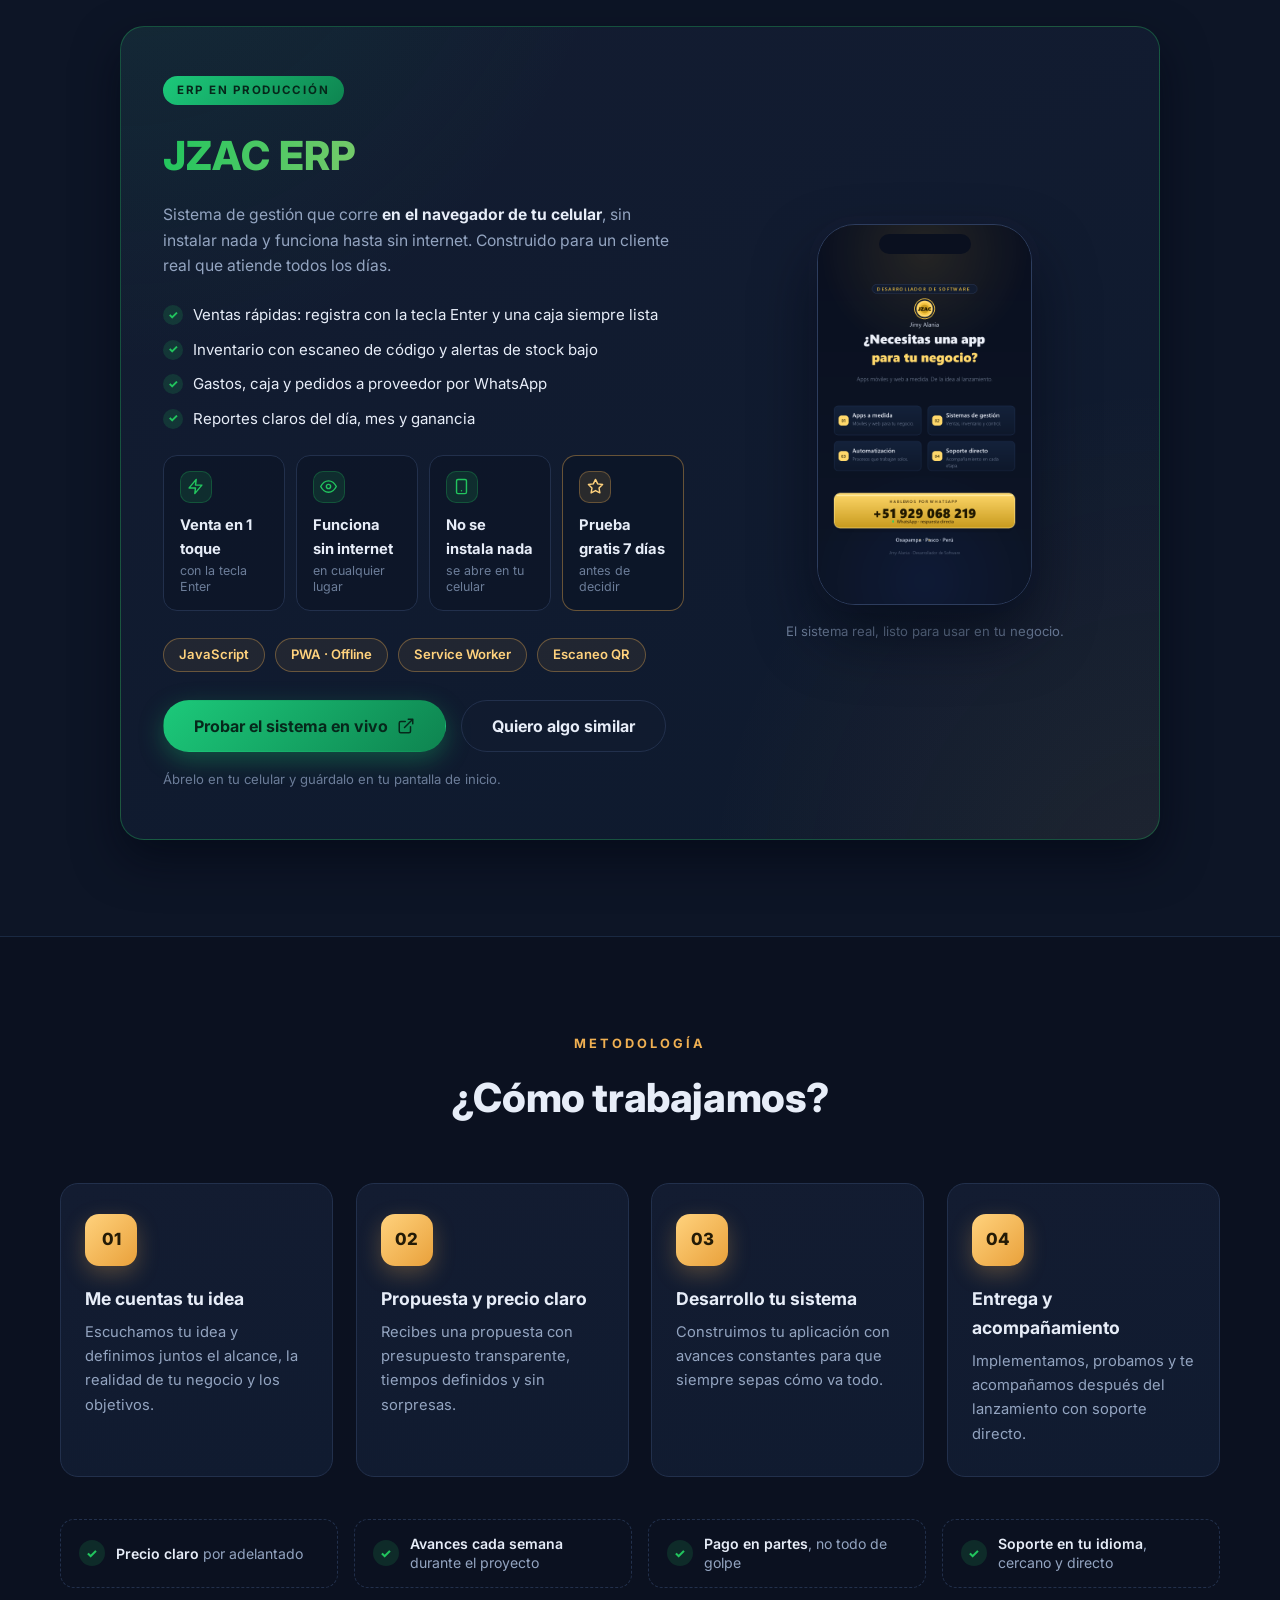
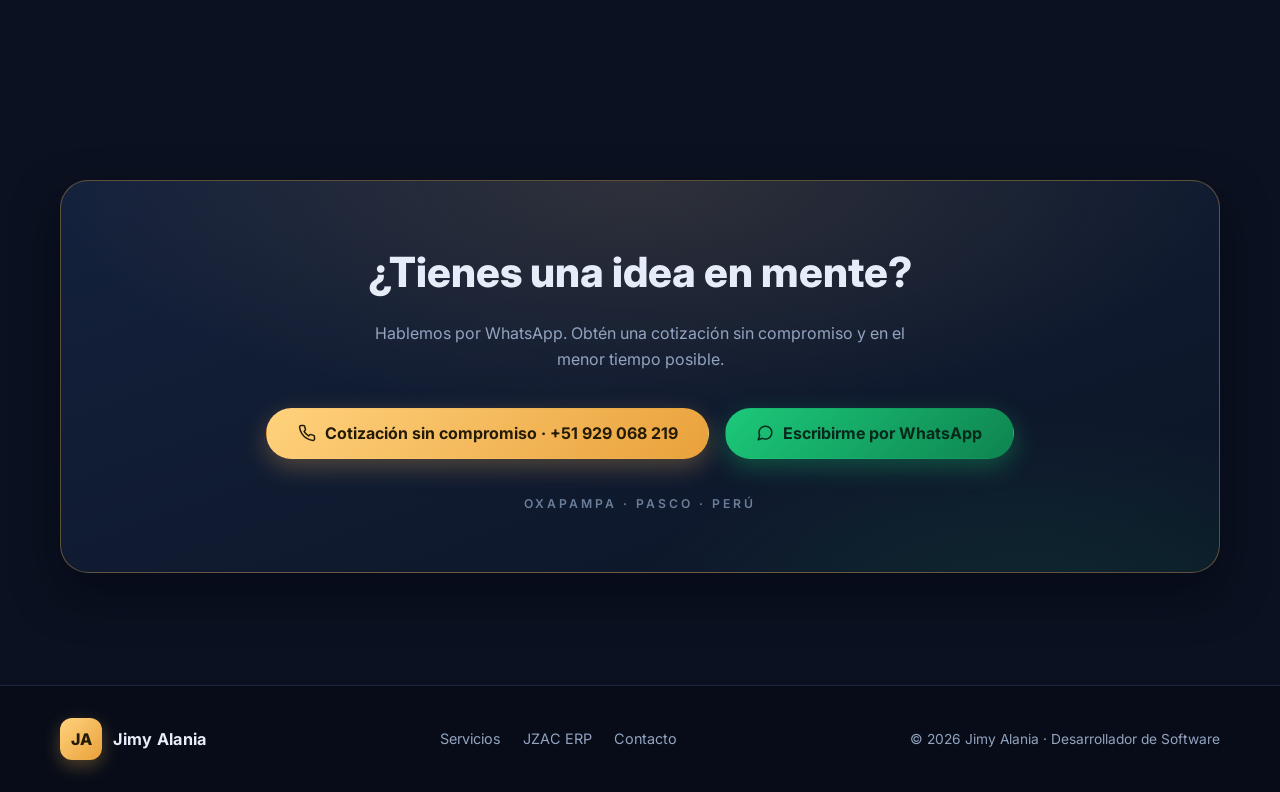
==== commit 0a5b8fae: "portafolio v2: tema coherente con JZAC ERP, demo en vivo, servicios y puntos de venta; preloader, ba" ====
--- a/index.html
+++ b/index.html
@@ -3,8 +3,17 @@
 <head>
   <meta charset="UTF-8">
   <meta name="viewport" content="width=device-width, initial-scale=1.0">
-  <title>Jimy Alania | Desarrollador de Software</title>
-  <meta name="description" content="Portafolio de Jimy Alania. Convierto tu idea en una aplicación real: apps a medida, sistemas de gestión, automatización y soporte directo.">
+  <title>Jimy Alania | Aplicaciones a medida y sistemas de gestión</title>
+  <meta name="description" content="Portafolio de Jimy Alania. Convierto tu idea en una aplicación real: sistemas de gestión, apps a medida, automatización y soporte directo. Conoce JZAC ERP, un sistema en producción.">
+  <meta name="theme-color" content="#0B1120">
+  <link rel="icon" type="image/png" href="icono_jzac_erp.png">
+  <!-- Open Graph -->
+  <meta property="og:title" content="Jimy Alania | Aplicaciones a medida y sistemas de gestión">
+  <meta property="og:description" content="Convierto tu idea en una aplicación real. Sistemas de gestión, apps a medida, automatización y soporte directo.">
+  <meta property="og:type" content="website">
+  <meta property="og:url" content="https://jzac-alania.github.io/">
+  <meta property="og:image" content="https://jzac-alania.github.io/logo_jzac.png">
+  <!-- Google Fonts -->
   <link rel="preconnect" href="https://fonts.googleapis.com">
   <link rel="preconnect" href="https://fonts.gstatic.com" crossorigin>
   <link href="https://fonts.googleapis.com/css2?family=Inter:wght@400;500;600;700;800&display=swap" rel="stylesheet">
@@ -12,153 +21,302 @@
 </head>
 <body>
 
-  <!-- ===== ENCABEZADO ===== -->
-  <header class="hero">
-    <div class="hero-bg" aria-hidden="true"></div>
-    <nav class="navbar container">
-      <a href="#" class="logo" aria-label="Inicio">
+  <!-- ===== PRELOADER ===== -->
+  <div class="preloader" id="preloader" aria-hidden="true">
+    <div class="preloader-inner">
+      <span class="logo-mark">JA</span>
+      <div class="spinner" aria-hidden="true"></div>
+      <p>Jimy Alania</p>
+    </div>
+  </div>
+  <div class="scroll-progress" id="scroll-progress" aria-hidden="true"></div>
+
+  <!-- ===== NAVBAR ===== -->
+  <header class="navbar" id="top">
+    <div class="container nav-inner">
+      <a href="#top" class="navbar-logo">
         <span class="logo-mark">JA</span>
         <span class="logo-name">Jimy Alania</span>
       </a>
-      <ul class="nav-links">
-        <li><a href="#servicios">Servicios</a></li>
-        <li><a href="#proyecto">Proyecto</a></li>
-        <li><a href="#proceso">Proceso</a></li>
-        <li><a href="#contacto" class="btn btn-outline">Contacto</a></li>
-      </ul>
-    </nav>
-
-    <div class="hero-content container">
-      <div class="hero-avatar" aria-hidden="true">JA</div>
-      <p class="hero-eyebrow">Desarrollador de Software</p>
-      <h1 class="hero-title">Convierto tu idea en una <span class="gold">aplicación real</span></h1>
-      <p class="hero-sub">Diseño y desarrollo soluciones digitales a medida que dan vida a tus proyectos, de la idea al lanzamiento.</p>
-      <div class="hero-actions">
-        <a href="#contacto" class="btn btn-primary">Cotización sin compromiso</a>
-        <a href="https://wa.me/51929068219?text=Hola%20Jimy%2C%20vi%20tu%20portafolio%20y%20quisiera%20una%20cotizaci%C3%B3n" class="btn btn-whatsapp" target="_blank" rel="noopener">
-          <span aria-hidden="true">&#128172;</span>
-          Escríbeme por WhatsApp
-        </a>
-        <a href="#proyecto" class="btn btn-ghost">Ver mi trabajo</a>
-      </div>
+      <nav class="nav-links" id="nav-links">
+        <a href="#servicios">Servicios</a>
+        <a href="#sistema">El sistema</a>
+        <a href="#proceso">Proceso</a>
+        <a href="#contacto" class="btn btn-small btn-gold">Cotizar</a>
+      </nav>
+      <button class="nav-toggle" id="nav-toggle" aria-label="Abrir menú" aria-expanded="false">
+        <span></span><span></span><span></span>
+      </button>
     </div>
   </header>
 
   <main>
+
+    <!-- ===== HERO ===== -->
+    <section class="hero">
+      <div class="hero-bg" aria-hidden="true"></div>
+      <div class="container hero-grid">
+        <div class="hero-copy">
+          <p class="pill hero-in" style="--d:0">
+            <span class="pill-dot"></span>
+            Desarrollador de Software · Oxapampa, Perú
+          </p>
+          <h1 class="hero-title hero-in" style="--d:1">Convierto tu idea en una <span class="grad-text">aplicación real</span></h1>
+          <p class="hero-sub hero-in" style="--d:2">
+            Diseño y desarrollo sistemas a medida que organizan tu negocio y lo hacen crecer:
+            inventario, ventas y operaciones desde el celular, sin internet y sin complicarte.
+          </p>
+          <div class="hero-actions hero-in" style="--d:3">
+            <a class="btn btn-green btn-lg" href="https://wa.me/51929068219?text=Hola%20Jimy%2C%20vi%20tu%20portafolio%20y%20me%20interesa%20una%20cotizaci%C3%B3n" target="_blank" rel="noopener">
+              <svg viewBox="0 0 24 24" fill="none" stroke="currentColor" stroke-width="2" stroke-linecap="round" stroke-linejoin="round" aria-hidden="true"><path d="M21 11.5a8.38 8.38 0 0 1-.9 3.8 8.5 8.5 0 0 1-7.6 4.7 8.38 8.38 0 0 1-3.8-.9L3 21l1.9-5.7a8.38 8.38 0 0 1-.9-3.8 8.5 8.5 0 0 1 4.7-7.6 8.38 8.38 0 0 1 3.8-.9h.5a8.48 8.48 0 0 1 8 8v.5z"/></svg>
+              Cotización sin compromiso
+            </a>
+            <a class="btn btn-ghost btn-lg" href="erp/">
+              Probar el sistema en vivo
+              <svg viewBox="0 0 24 24" fill="none" stroke="currentColor" stroke-width="2" stroke-linecap="round" stroke-linejoin="round" aria-hidden="true"><path d="M5 12h14M12 5l7 7-7 7"/></svg>
+            </a>
+          </div>
+          <p class="hero-note hero-in" style="--d:4">Respuesta rápida · Precio claro por adelantado · Soporte en tu idioma</p>
+        </div>
+
+        <div class="hero-visual">
+          <div class="phone hero-in" style="--d:5">
+            <div class="phone-notch" aria-hidden="true"></div>
+            <img src="banner_estado_whatsapp.png" alt="Vista del sistema JZAC ERP desde el celular" loading="eager">
+          </div>
+          <div class="float-card float-a">
+            <span class="float-check">✓</span>
+            Funciona sin internet
+          </div>
+          <div class="float-card float-b">
+            <span class="float-check">✓</span>
+            Prueba gratis 7 días
+          </div>
+        </div>
+      </div>
+    </section>
+
+    <!-- ===== TRUST STRIP ===== -->
+    <section class="strip" aria-label="Beneficios">
+      <div class="container strip-inner">
+        <span class="strip-item"><b>ERP en producción</b> para cliente real</span>
+        <span class="strip-sep" aria-hidden="true"></span>
+        <span class="strip-item"><b>100% en tu idioma</b> y a tu medida</span>
+        <span class="strip-sep" aria-hidden="true"></span>
+        <span class="strip-item"><b>PWA</b> · funciona offline</span>
+        <span class="strip-sep" aria-hidden="true"></span>
+        <span class="strip-item"><b>Avances constantes</b> durante el proyecto</span>
+      </div>
+    </section>
+
     <!-- ===== SERVICIOS ===== -->
-    <section id="servicios" class="section">
+    <section class="section" id="servicios">
       <div class="container">
         <p class="section-eyebrow">Servicios</p>
         <h2 class="section-title">¿En qué puedo ayudarte?</h2>
         <div class="grid services-grid">
-          <article class="card">
-            <div class="card-icon" aria-hidden="true">&#9670;</div>
+          <article class="card reveal">
+            <div class="card-icon" aria-hidden="true">
+              <svg viewBox="0 0 24 24" fill="none" stroke="currentColor" stroke-width="2" stroke-linecap="round" stroke-linejoin="round"><polyline points="16 18 22 12 16 6"/><polyline points="8 6 2 12 8 18"/></svg>
+            </div>
             <h3>Apps a medida</h3>
-            <p>Aplicaciones móviles y web diseñadas exactamente para las necesidades de tu negocio o idea.</p>
+            <p>Aplicaciones móviles y web diseñadas exactamente para el flujo de tu negocio o tu idea, no al revés.</p>
           </article>
-          <article class="card">
-            <div class="card-icon" aria-hidden="true">&#9745;</div>
+          <article class="card reveal">
+            <div class="card-icon" aria-hidden="true">
+              <svg viewBox="0 0 24 24" fill="none" stroke="currentColor" stroke-width="2" stroke-linecap="round" stroke-linejoin="round"><rect x="3" y="3" width="7" height="7" rx="1"/><rect x="14" y="3" width="7" height="7" rx="1"/><rect x="14" y="14" width="7" height="7" rx="1"/><rect x="3" y="14" width="7" height="7" rx="1"/></svg>
+            </div>
             <h3>Sistemas de gestión</h3>
-            <p>Inventarios, ventas, facturación y control: tu operación organizada en un solo lugar.</p>
+            <p>Inventarios, ventas, facturación y control en un solo lugar: tu operación organizada y al día.</p>
           </article>
-          <article class="card">
-            <div class="card-icon" aria-hidden="true">&#8634;</div>
+          <article class="card reveal">
+            <div class="card-icon" aria-hidden="true">
+              <svg viewBox="0 0 24 24" fill="none" stroke="currentColor" stroke-width="2" stroke-linecap="round" stroke-linejoin="round"><polygon points="13 2 3 14 12 14 11 22 21 10 12 10 13 2"/></svg>
+            </div>
             <h3>Automatización</h3>
-            <p>Elimina tareas repetitivas con procesos automatizados que ahorran tiempo y errores.</p>
+            <p>Elimina tareas repetitivas: procesos automatizados que te ahorran tiempo, errores y trabajo manual.</p>
           </article>
-          <article class="card">
-            <div class="card-icon" aria-hidden="true">&#9993;</div>
+          <article class="card reveal">
+            <div class="card-icon" aria-hidden="true">
+              <svg viewBox="0 0 24 24" fill="none" stroke="currentColor" stroke-width="2" stroke-linecap="round" stroke-linejoin="round"><path d="M21 11.5a8.38 8.38 0 0 1-.9 3.8 8.5 8.5 0 0 1-7.6 4.7 8.38 8.38 0 0 1-3.8-.9L3 21l1.9-5.7a8.38 8.38 0 0 1-.9-3.8 8.5 8.5 0 0 1 4.7-7.6 8.38 8.38 0 0 1 3.8-.9h.5a8.48 8.48 0 0 1 8 8v.5z"/></svg>
+            </div>
             <h3>Soporte directo</h3>
-            <p>Acompañamiento cercano y en tu idioma, antes, durante y después del lanzamiento.</p>
+            <p>Acompañamiento cercano y en tu idioma, antes, durante y después de lanzar. Tu sistema nunca te queda solo.</p>
           </article>
         </div>
       </div>
     </section>
 
-    <!-- ===== PROYECTO DESTACADO ===== -->
-    <section id="proyecto" class="section section-alt">
+    <!-- ===== PROYECTO / SISTEMA ===== -->
+    <section class="section section-alt" id="sistema">
       <div class="container">
-        <p class="section-eyebrow">Caso real</p>
-        <h2 class="section-title">Proyecto destacado</h2>
-        <article class="featured">
-          <div class="featured-badge">ERP en producción</div>
-          <h3 class="featured-title">JZAC ERP</h3>
-          <p class="featured-desc">Sistema de gestión empresarial completo construido para un cliente real. Controla inventario, ventas y operaciones desde el celular.</p>
-          <ul class="tech-list">
-            <li>Kotlin</li>
-            <li>Android</li>
-            <li>SQLite</li>
-          </ul>
-          <a href="#contacto" class="btn btn-primary">Quiero algo similar</a>
+        <p class="section-eyebrow">Caso real · en producción</p>
+        <h2 class="section-title">Así se ve mi trabajo</h2>
+
+        <article class="featured reveal">
+          <div class="featured-copy">
+            <span class="featured-badge">ERP en producción</span>
+            <h3 class="featured-title">JZAC ERP</h3>
+            <p class="featured-desc">
+              Sistema de gestión que corre <b>en el navegador de tu celular</b>, sin instalar nada y
+              funciona hasta sin internet. Construido para un cliente real que atiende todos los días.
+            </p>
+            <ul class="feature-check">
+              <li>Ventas rápidas: registra con la tecla Enter y una caja siempre lista</li>
+              <li>Inventario con escaneo de código y alertas de stock bajo</li>
+              <li>Gastos, caja y pedidos a proveedor por WhatsApp</li>
+              <li>Reportes claros del día, mes y ganancia</li>
+            </ul>
+            <div class="sell-points">
+              <div class="sell-point">
+                <span class="sell-ico" aria-hidden="true">
+                  <svg viewBox="0 0 24 24" fill="none" stroke="currentColor" stroke-width="2" stroke-linecap="round" stroke-linejoin="round"><polyline points="13 2 3 14 12 14 11 22 21 10 12 10 13 2"/></svg>
+                </span>
+                <b>Venta en 1 toque</b>
+                <small>con la tecla Enter</small>
+              </div>
+              <div class="sell-point">
+                <span class="sell-ico" aria-hidden="true">
+                  <svg viewBox="0 0 24 24" fill="none" stroke="currentColor" stroke-width="2" stroke-linecap="round" stroke-linejoin="round"><path d="M1 12s4-8 11-8 11 8 11 8-4 8-11 8-11-8-11-8z"/><circle cx="12" cy="12" r="3"/></svg>
+                </span>
+                <b>Funciona sin internet</b>
+                <small>en cualquier lugar</small>
+              </div>
+              <div class="sell-point">
+                <span class="sell-ico" aria-hidden="true">
+                  <svg viewBox="0 0 24 24" fill="none" stroke="currentColor" stroke-width="2" stroke-linecap="round" stroke-linejoin="round"><rect x="5" y="2" width="14" height="20" rx="2" ry="2"/><line x1="12" y1="18" x2="12.01" y2="18"/></svg>
+                </span>
+                <b>No se instala nada</b>
+                <small>se abre en tu celular</small>
+              </div>
+              <div class="sell-point sell-point-gold">
+                <span class="sell-ico" aria-hidden="true">
+                  <svg viewBox="0 0 24 24" fill="none" stroke="currentColor" stroke-width="2" stroke-linecap="round" stroke-linejoin="round"><polygon points="12 2 15.09 8.26 22 9.27 17 14.14 18.18 21.02 12 17.77 5.82 21.02 7 14.14 2 9.27 8.91 8.26 12 2"/></svg>
+                </span>
+                <b>Prueba gratis 7 días</b>
+                <small>antes de decidir</small>
+              </div>
+            </div>
+            <ul class="tech-list" aria-label="Tecnología">
+              <li>JavaScript</li>
+              <li>PWA · Offline</li>
+              <li>Service Worker</li>
+              <li>Escaneo QR</li>
+            </ul>
+            <div class="featured-actions">
+              <a class="btn btn-green btn-lg" href="erp/" target="_blank" rel="noopener">
+                Probar el sistema en vivo
+                <svg viewBox="0 0 24 24" fill="none" stroke="currentColor" stroke-width="2" stroke-linecap="round" stroke-linejoin="round" aria-hidden="true"><path d="M18 13v6a2 2 0 0 1-2 2H5a2 2 0 0 1-2-2V8a2 2 0 0 1 2-2h6M15 3h6v6M10 14L21 3"/></svg>
+              </a>
+              <a class="btn btn-ghost btn-lg" href="https://wa.me/51929068219?text=Hola%20Jimy%2C%20quiero%20un%20sistema%20como%20el%20JZAC%20ERP%20para%20mi%20negocio" target="_blank" rel="noopener">Quiero algo similar</a>
+            </div>
+            <p class="featured-note">Ábrelo en tu celular y guárdalo en tu pantalla de inicio.</p>
+          </div>
+
+          <div class="featured-visual">
+            <div class="phone phone-small">
+              <div class="phone-notch" aria-hidden="true"></div>
+              <img src="banner_estado_whatsapp.png" alt="Captura del sistema JZAC ERP en un celular" loading="lazy">
+            </div>
+            <p class="visual-caption">El sistema real, listo para usar en tu negocio.</p>
+          </div>
         </article>
       </div>
     </section>
 
-    <!-- ===== CÓMO TRABAJAMOS ===== -->
-    <section id="proceso" class="section">
+    <!-- ===== PROCESO ===== -->
+    <section class="section" id="proceso">
       <div class="container">
         <p class="section-eyebrow">Metodología</p>
         <h2 class="section-title">¿Cómo trabajamos?</h2>
         <ol class="steps">
-          <li class="step">
+          <li class="step reveal">
             <span class="step-num">01</span>
-            <h3>Ideamos</h3>
-            <p>Escuchamos tu idea y definimos juntos el alcance y los objetivos.</p>
+            <h3>Me cuentas tu idea</h3>
+            <p>Escuchamos tu idea y definimos juntos el alcance, la realidad de tu negocio y los objetivos.</p>
           </li>
-          <li class="step">
+          <li class="step reveal">
             <span class="step-num">02</span>
-            <h3>Diseñamos</h3>
-            <p>Transformamos la idea en un plan claro y una experiencia pensada para tu usuario.</p>
+            <h3>Propuesta y precio claro</h3>
+            <p>Recibes una propuesta con presupuesto transparente, tiempos definidos y sin sorpresas.</p>
           </li>
-          <li class="step">
+          <li class="step reveal">
             <span class="step-num">03</span>
-            <h3>Desarrollamos</h3>
-            <p>Construimos la aplicación con avances constantes para que siempre sepas cómo va.</p>
+            <h3>Desarrollo tu sistema</h3>
+            <p>Construimos tu aplicación con avances constantes para que siempre sepas cómo va todo.</p>
           </li>
-          <li class="step">
+          <li class="step reveal">
             <span class="step-num">04</span>
-            <h3>Lanzamos</h3>
-            <p>Implementamos, probamos y acompañamos el lanzamiento con soporte directo.</p>
+            <h3>Entrega y acompañamiento</h3>
+            <p>Implementamos, probamos y te acompañamos después del lanzamiento con soporte directo.</p>
           </li>
         </ol>
+        <div class="guarantees" aria-label="Garantías">
+          <div class="guarantee">
+            <span class="guarantee-icon">✓</span>
+            <p><b>Precio claro</b> por adelantado</p>
+          </div>
+          <div class="guarantee">
+            <span class="guarantee-icon">✓</span>
+            <p><b>Avances cada semana</b> durante el proyecto</p>
+          </div>
+          <div class="guarantee">
+            <span class="guarantee-icon">✓</span>
+            <p><b>Pago en partes</b>, no todo de golpe</p>
+          </div>
+          <div class="guarantee">
+            <span class="guarantee-icon">✓</span>
+            <p><b>Soporte en tu idioma</b>, cercano y directo</p>
+          </div>
+        </div>
       </div>
     </section>
 
     <!-- ===== CONTACTO / CTA ===== -->
-    <section id="contacto" class="section section-cta">
-      <div class="container cta-box">
-        <h2 class="cta-title">¿Tienes una idea en mente?</h2>
-        <p class="cta-sub">Hablemos. Obtén una cotización sin compromiso y en el menor tiempo posible.</p>
-        <div class="cta-actions">
-          <a href="tel:+51929068219" class="btn btn-cta">
-            <span class="btn-icon" aria-hidden="true">&#128222;</span>
-            Cotización sin compromiso &middot; +51 929 068 219
-          </a>
-          <a href="https://wa.me/51929068219?text=Hola%20Jimy%20%F0%9F%91%8B%20vi%20tu%20portafolio.%20Me%20interesa%20cotizar" class="btn btn-whatsapp" target="_blank" rel="noopener">
-            <span aria-hidden="true">&#128172;</span>
-            WhatsApp &middot; 929 068 219
-          </a>
-        </div>
-        <p class="cta-loc">Oxapampa &middot; Pasco &middot; Perú</p>
+    <section class="section section-cta" id="contacto">
+      <div class="container">
+        <div class="cta-box reveal">
+          <h2 class="cta-title">¿Tienes una idea en mente?</h2>
+          <p class="cta-sub">Hablemos por WhatsApp. Obtén una cotización sin compromiso y en el menor tiempo posible.</p>
+          <div class="cta-actions">
+            <a href="tel:+51929068219" class="btn btn-gold btn-lg">
+              <svg viewBox="0 0 24 24" fill="none" stroke="currentColor" stroke-width="2" stroke-linecap="round" stroke-linejoin="round" aria-hidden="true"><path d="M22 16.92v3a2 2 0 0 1-2.18 2 19.79 19.79 0 0 1-8.63-3.07 19.5 19.5 0 0 1-6-6 19.79 19.79 0 0 1-3.07-8.67A2 2 0 0 1 4.11 2h3a2 2 0 0 1 2 1.72c.127.96.361 1.903.7 2.81a2 2 0 0 1-.45 2.11L8.09 9.91a16 16 0 0 0 6 6l1.27-1.27a2 2 0 0 1 2.11-.45c.907.339 1.85.573 2.81.7A2 2 0 0 1 22 16.92z"/></svg>
+              Cotización sin compromiso · +51 929 068 219
+            </a>
+            <a href="https://wa.me/51929068219?text=Hola%20Jimy%20%F0%9F%91%8B%20vi%20tu%20portafolio%2C%20me%20gustar%C3%ADa%20cotizar" class="btn btn-green btn-lg" target="_blank" rel="noopener">
+              <svg viewBox="0 0 24 24" fill="none" stroke="currentColor" stroke-width="2" stroke-linecap="round" stroke-linejoin="round" aria-hidden="true"><path d="M21 11.5a8.38 8.38 0 0 1-.9 3.8 8.5 8.5 0 0 1-7.6 4.7 8.38 8.38 0 0 1-3.8-.9L3 21l1.9-5.7a8.38 8.38 0 0 1-.9-3.8 8.5 8.5 0 0 1 4.7-7.6 8.38 8.38 0 0 1 3.8-.9h.5a8.48 8.48 0 0 1 8 8v.5z"/></svg>
+              Escribirme por WhatsApp
+            </a>
+          </div>
+          <p class="cta-loc">Oxapampa · Pasco · Perú</p>
+        </div>
       </div>
     </section>
   </main>
 
+  <!-- ===== FOOTER ===== -->
   <footer class="footer">
     <div class="container footer-inner">
-      <a href="#" class="logo">
+      <a href="#top" class="navbar-logo">
         <span class="logo-mark">JA</span>
         <span class="logo-name">Jimy Alania</span>
       </a>
-      <p>&copy; 2026 Jimy Alania &middot; Desarrollador de Software</p>
+      <nav class="footer-links" aria-label="Enlaces">
+        <a href="#servicios">Servicios</a>
+        <a href="erp/" target="_blank" rel="noopener">JZAC ERP</a>
+        <a href="#contacto">Contacto</a>
+      </nav>
+      <p>&copy; <span id="year">2026</span> Jimy Alania · Desarrollador de Software</p>
     </div>
   </footer>
 
-  <a class="whatsapp-float" href="https://wa.me/51929068219?text=Hola%20Jimy%20%F0%9F%91%8B%20%C2%BFQu%C3%A9%20puedo%20hacer%20por%20ti%3F" target="_blank" rel="noopener" aria-label="Escríbeme por WhatsApp">
+  <!-- ===== WHATSAPP FLOTANTE ===== -->
+  <a class="whatsapp-float" href="https://wa.me/51929068219?text=Hola%20Jimy%20%F0%9F%91%8B" target="_blank" rel="noopener" aria-label="Escríbeme por WhatsApp">
     <svg viewBox="0 0 32 32" xmlns="http://www.w3.org/2000/svg" aria-hidden="true">
       <path d="M16 2.7c-7.4 0-13.4 6-13.4 13.4 0 2.4.6 4.7 1.8 6.8L2 29.3l6.6-2.2a13.3 13.3 0 0 0 7.4 2.2h.1c7.4 0 13.4-6 13.4-13.4S23.4 2.7 16 2.7zm0 24.4h-.1c-2.1 0-4.2-.6-6-1.6l-.4-.3-3.9 1.3 1.3-3.8-.3-.5a11 11 0 0 1-1.7-5.9c0-6.1 5-11.1 11.2-11.1 3 0 5.8 1.2 7.9 3.2a11.1 11.1 0 0 1 3.3 7.9c0 6.1-5 11.1-11.3 11.1zm6.2-8.3c-.3-.2-2-1-2.3-1.1-.3-.1-.5-.2-.7.2-.2.3-.8 1.1-1 1.3-.2.2-.4.2-.7.1-.3-.2-1.4-.5-2.6-1.6-1-1-1.6-2.1-1.8-2.5-.2-.3 0-.5.1-.6.2-.2.4-.4.5-.7.2-.3.2-.5.4-.7.1-.3 0-.5 0-.7-.1-.2-.7-1.7-1-2.3-.2-.6-.5-.5-.7-.5h-.6c-.2 0-.5.1-.8.4-.3.3-1 1-1 2.5s1.1 2.9 1.2 3.1c.2.2 2.1 3.2 5.1 4.5.7.3 1.3.5 1.7.6.7.2 1.4.2 1.9.1.6-.1 1.9-.8 2.1-1.5.3-.7.3-1.4.2-1.5-.1-.1-.3-.2-.6-.4z"/>
     </svg>
   </a>
 
+  <script src="script.js"></script>
 </body>
 </html>
--- a/styles.css
+++ b/styles.css
@@ -1,20 +1,32 @@
 /* ============================================================
-   Portafolio — Jimy Alania
-   Tema: azul noche / oscuro + dorado
+   Portafolio — Jimy Alania (v2)
+   Tema oscuro coherente con JZAC ERP: azul noche + verde + dorado
    ============================================================ */
 
 :root {
-  --bg: #0b1220;
-  --bg-soft: #0e1626;
-  --bg-card: #12203a;
-  --bg-card-hover: #172A4A;
-  --border: #1e2f4f;
-  --text: #e8edf7;
-  --text-muted: #93a2bd;
-  --gold: #f5c542;
-  --gold-strong: #ffd86b;
-  --gold-dark: #c99b1e;
-  --shadow: 0 20px 45px rgba(0, 0, 0, 0.45);
+  --bg: #0B1120;
+  --bg-deep: #070C18;
+  --bg-soft: #0D1526;
+  --surface: #131C31;
+  --surface-2: #16223A;
+  --border: #22304C;
+  --border-soft: #1A2942;
+  --text: #E7EDF8;
+  --text-muted: #93A4C0;
+  --muted-2: #6C7D99;
+  --verde: #16B96A;
+  --verde-bright: #22C55E;
+  --verde-dark: #0E8450;
+  --dorado: #F0B052;
+  --dorado-bright: #FFD27D;
+  --dorado-dark: #C98A2E;
+  --danger: #E5484D;
+  --grad-green: linear-gradient(135deg, #1CC97A, #0E8450);
+  --grad-gold: linear-gradient(135deg, #FFD27D, #E9A13B);
+  --shadow: 0 20px 45px rgba(2, 6, 18, 0.55);
+  --shadow-lift: 0 24px 60px rgba(2, 6, 18, 0.7);
+  --radius: 18px;
+  --radius-lg: 24px;
 }
 
 * {
@@ -31,8 +43,87 @@
   font-family: "Inter", system-ui, -apple-system, "Segoe UI", sans-serif;
   background: var(--bg);
   color: var(--text);
-  line-height: 1.6;
+  line-height: 1.65;
   overflow-x: hidden;
+}
+
+::selection {
+  background: rgba(22, 185, 106, 0.35);
+  color: #fff;
+}
+
+/* ---------- Preloader ---------- */
+
+.preloader {
+  position: fixed;
+  inset: 0;
+  z-index: 999;
+  display: grid;
+  place-items: center;
+  background: var(--bg-deep);
+  transition: opacity 0.6s ease, visibility 0.6s ease;
+}
+
+.preloader.done {
+  opacity: 0;
+  visibility: hidden;
+  pointer-events: none;
+}
+
+.preloader-inner {
+  display: flex;
+  flex-direction: column;
+  align-items: center;
+  gap: 1.4rem;
+}
+
+.preloader-inner p {
+  font-weight: 600;
+  font-size: 0.9rem;
+  letter-spacing: 0.06em;
+  color: var(--text-muted);
+}
+
+.preloader .logo-mark {
+  animation: preloader-pulse 1.4s ease-in-out infinite;
+}
+
+@keyframes preloader-pulse {
+  0%, 100% { transform: scale(1); box-shadow: 0 6px 18px rgba(240, 176, 82, 0.32); }
+  50% { transform: scale(1.08); box-shadow: 0 6px 30px rgba(240, 176, 82, 0.55); }
+}
+
+.spinner {
+  width: 46px;
+  height: 46px;
+  border-radius: 50%;
+  border: 3px solid rgba(34, 197, 94, 0.15);
+  border-top-color: var(--verde-bright);
+  border-right-color: var(--dorado);
+  animation: spin 0.9s linear infinite;
+}
+
+@keyframes spin {
+  to { transform: rotate(360deg); }
+}
+
+/* ---------- Barra de progreso de scroll ---------- */
+
+.scroll-progress {
+  position: fixed;
+  top: 0;
+  left: 0;
+  height: 3px;
+  width: 0;
+  z-index: 200;
+  background: linear-gradient(90deg, var(--verde-bright), var(--dorado));
+  box-shadow: 0 1px 8px rgba(34, 197, 94, 0.5);
+  pointer-events: none;
+}
+
+img {
+  max-width: 100%;
+  display: block;
 }
 
 .container {
@@ -45,8 +136,35 @@
   text-decoration: none;
 }
 
-.gold {
-  color: var(--gold);
+.grad-text {
+  background: linear-gradient(92deg, var(--verde-bright), var(--dorado-bright));
+  -webkit-background-clip: text;
+  background-clip: text;
+  -webkit-text-fill-color: transparent;
+  color: transparent;
+}
+
+.pill {
+  display: inline-flex;
+  align-items: center;
+  gap: 0.55rem;
+  font-size: 0.8rem;
+  font-weight: 600;
+  letter-spacing: 0.04em;
+  color: var(--text-muted);
+  border: 1px solid var(--border);
+  background: rgba(19, 28, 49, 0.6);
+  padding: 0.45rem 1.05rem;
+  border-radius: 999px;
+  backdrop-filter: blur(6px);
+}
+
+.pill-dot {
+  width: 8px;
+  height: 8px;
+  border-radius: 50%;
+  background: var(--verde-bright);
+  box-shadow: 0 0 0 4px rgba(34, 197, 94, 0.18), 0 0 12px rgba(34, 197, 94, 0.6);
 }
 
 /* ---------- Botones ---------- */
@@ -55,49 +173,160 @@
   display: inline-flex;
   align-items: center;
   justify-content: center;
-  gap: 0.5rem;
-  padding: 0.85rem 1.7rem;
+  gap: 0.55rem;
+  padding: 0.8rem 1.6rem;
   border-radius: 999px;
   font-weight: 700;
   font-size: 0.95rem;
-  transition: transform 0.2s ease, box-shadow 0.2s ease, background 0.2s ease;
+  line-height: 1.2;
+  border: 1px solid transparent;
+  transition: transform 0.2s ease, box-shadow 0.2s ease, background 0.2s ease, border-color 0.2s ease;
   white-space: nowrap;
 }
 
-.btn-primary {
-  background: linear-gradient(135deg, var(--gold), var(--gold-strong));
-  color: #201800;
-  box-shadow: 0 8px 24px rgba(245, 197, 66, 0.35);
-}
-
-.btn-primary:hover {
+.btn svg {
+  width: 18px;
+  height: 18px;
+  flex-shrink: 0;
+}
+
+.btn-lg {
+  padding: 0.95rem 1.9rem;
+  font-size: 1rem;
+}
+
+.btn-small {
+  padding: 0.55rem 1.15rem;
+  font-size: 0.88rem;
+}
+
+.btn-green {
+  background: var(--grad-green);
+  color: #06281B;
+  box-shadow: 0 8px 24px rgba(22, 185, 106, 0.35);
+}
+
+.btn-green:hover {
   transform: translateY(-3px);
-  box-shadow: 0 14px 30px rgba(245, 197, 66, 0.45);
-}
-
-.btn-ghost,
-.btn-outline {
+  box-shadow: 0 14px 34px rgba(22, 185, 106, 0.45);
+  color: #04180F;
+}
+
+.btn-gold {
+  background: var(--grad-gold);
+  color: #241B06;
+  box-shadow: 0 8px 24px rgba(240, 176, 82, 0.3);
+}
+
+.btn-gold:hover {
+  transform: translateY(-3px);
+  box-shadow: 0 14px 34px rgba(240, 176, 82, 0.4);
+}
+
+.btn-ghost {
+  border-color: var(--border);
+  color: var(--text);
+  background: rgba(19, 28, 49, 0.4);
+}
+
+.btn-ghost:hover {
+  border-color: var(--dorado);
+  color: var(--dorado-bright);
+  transform: translateY(-3px);
+}
+
+/* ---------- Navbar ---------- */
+
+.navbar {
+  position: sticky;
+  top: 0;
+  z-index: 100;
+  background: rgba(9, 14, 26, 0.78);
+  backdrop-filter: blur(14px);
+  -webkit-backdrop-filter: blur(14px);
+  border-bottom: 1px solid rgba(34, 48, 76, 0.7);
+}
+
+.nav-inner {
+  display: flex;
+  align-items: center;
+  justify-content: space-between;
+  padding: 0.7rem 0;
+  gap: 1rem;
+}
+
+.navbar-logo {
+  display: flex;
+  align-items: center;
+  gap: 0.7rem;
+}
+
+.logo-mark {
+  display: inline-grid;
+  place-items: center;
+  width: 42px;
+  height: 42px;
+  border-radius: 12px;
+  font-weight: 800;
+  font-size: 1rem;
+  color: #241B06;
+  background: var(--grad-gold);
+  box-shadow: 0 6px 18px rgba(240, 176, 82, 0.32);
+}
+
+.logo-name {
+  font-weight: 700;
+  letter-spacing: 0.02em;
+  font-size: 1.02rem;
+}
+
+.nav-links {
+  display: flex;
+  align-items: center;
+  gap: 1.7rem;
+  list-style: none;
+}
+
+.nav-links a:not(.btn) {
+  color: var(--text-muted);
+  font-weight: 500;
+  font-size: 0.95rem;
+  transition: color 0.2s ease;
+}
+
+.nav-links a:not(.btn):hover {
+  color: var(--verde-bright);
+}
+
+.nav-toggle {
+  display: none;
+  flex-direction: column;
+  gap: 5px;
+  background: none;
   border: 1px solid var(--border);
-  color: var(--text);
-}
-
-.btn-ghost:hover,
-.btn-outline:hover {
-  border-color: var(--gold);
-  color: var(--gold);
-  transform: translateY(-3px);
-}
-
-/* ---------- Encabezado / Hero ---------- */
+  border-radius: 10px;
+  padding: 9px 10px;
+  cursor: pointer;
+}
+
+.nav-toggle span {
+  width: 20px;
+  height: 2px;
+  background: var(--text);
+  border-radius: 2px;
+  transition: transform 0.25s ease, opacity 0.25s ease;
+}
+
+/* ---------- Hero ---------- */
 
 .hero {
   position: relative;
-  padding: 1.5rem 0 7rem;
+  padding: 2rem 0 4.5rem;
   overflow: hidden;
   background:
-    radial-gradient(ellipse 70% 55% at 75% 10%, rgba(245, 197, 66, 0.10), transparent 60%),
-    radial-gradient(ellipse 60% 50% at 15% 45%, rgba(41, 98, 255, 0.15), transparent 60%),
-    linear-gradient(180deg, #0a0f1c 0%, var(--bg) 100%);
+    radial-gradient(ellipse 65% 55% at 18% -8%, rgba(22, 185, 106, 0.12), transparent 60%),
+    radial-gradient(ellipse 55% 45% at 85% 10%, rgba(240, 176, 82, 0.10), transparent 55%),
+    linear-gradient(180deg, var(--bg-deep) 0%, var(--bg) 100%);
 }
 
 .hero-bg {
@@ -105,173 +334,288 @@
   inset: 0;
   pointer-events: none;
   background-image:
-    linear-gradient(rgba(245, 197, 66, 0.05) 1px, transparent 1px),
-    linear-gradient(90deg, rgba(245, 197, 66, 0.05) 1px, transparent 1px);
-  background-size: 60px 60px;
-  mask-image: radial-gradient(ellipse 80% 70% at 50% 30%, #000 40%, transparent 100%);
-  -webkit-mask-image: radial-gradient(ellipse 80% 70% at 50% 30%, #000 40%, transparent 100%);
-}
-
-.navbar {
-  display: flex;
+    linear-gradient(rgba(34, 197, 94, 0.035) 1px, transparent 1px),
+    linear-gradient(90deg, rgba(34, 197, 94, 0.035) 1px, transparent 1px);
+  background-size: 58px 58px;
+  mask-image: radial-gradient(ellipse 85% 75% at 50% 20%, #000 38%, transparent 100%);
+  -webkit-mask-image: radial-gradient(ellipse 85% 75% at 50% 20%, #000 38%, transparent 100%);
+}
+
+.hero-grid {
+  position: relative;
+  display: grid;
+  grid-template-columns: 1.05fr 0.95fr;
   align-items: center;
-  justify-content: space-between;
-  padding: 0.75rem 0;
-}
-
-.logo {
+  gap: 3rem;
+  padding-top: 3.5rem;
+}
+
+.hero-copy {
+  text-align: left;
+}
+
+.hero-title {
+  font-size: clamp(2.3rem, 5.2vw, 3.7rem);
+  font-weight: 800;
+  line-height: 1.12;
+  letter-spacing: -0.02em;
+  margin: 1.2rem 0 1.1rem;
+}
+
+.hero-sub {
+  max-width: 540px;
+  color: var(--text-muted);
+  font-size: 1.05rem;
+  margin-bottom: 2rem;
+}
+
+.hero-actions {
+  display: flex;
+  gap: 0.9rem;
+  flex-wrap: wrap;
+}
+
+.hero-note {
+  margin-top: 1.3rem;
+  font-size: 0.85rem;
+  color: var(--muted-2);
+}
+
+.hero-note::before {
+  content: "· ";
+  color: var(--verde-bright);
+  font-weight: 800;
+}
+
+/* ----- Animaciones de entrada del hero ----- */
+
+.hero-in {
+  opacity: 0;
+  animation: hero-up 0.9s cubic-bezier(0.22, 1, 0.36, 1) forwards;
+  animation-delay: calc(0.15s + var(--d, 0) * 0.13s);
+}
+
+@keyframes hero-up {
+  from {
+    opacity: 0;
+    transform: translateY(28px) scale(0.98);
+    filter: blur(5px);
+  }
+  to {
+    opacity: 1;
+    transform: translateY(0) scale(1);
+    filter: blur(0);
+  }
+}
+
+.pill-dot {
+  animation: dot-blink 2.2s ease-in-out infinite;
+}
+
+@keyframes dot-blink {
+  0%, 100% { box-shadow: 0 0 0 4px rgba(34, 197, 94, 0.18), 0 0 12px rgba(34, 197, 94, 0.6); }
+  50% { box-shadow: 0 0 0 7px rgba(34, 197, 94, 0.06), 0 0 16px rgba(34, 197, 94, 0.35); }
+}
+
+/* ----- Mockup de teléfono ----- */
+
+.hero-visual {
+  position: relative;
+  display: flex;
+  justify-content: center;
+  padding: 1rem 0;
+}
+
+.phone {
+  position: relative;
+  width: 255px;
+  border-radius: 38px;
+  border: 1px solid #2D3D5E;
+  background: #0A101F;
+  box-shadow: 0 30px 60px rgba(2, 6, 18, 0.6), 0 0 0 8px rgba(20, 30, 52, 0.55);
+  overflow: hidden;
+}
+
+.phone::after {
+  content: "";
+  position: absolute;
+  inset: -1px;
+  border-radius: 38px;
+  box-shadow: inset 0 1px 0 rgba(255, 255, 255, 0.12);
+  pointer-events: none;
+}
+
+.phone-notch {
+  position: absolute;
+  top: 9px;
+  left: 50%;
+  transform: translateX(-50%);
+  width: 92px;
+  height: 20px;
+  border-radius: 999px;
+  background: #0A101F;
+  z-index: 3;
+}
+
+.phone img {
+  width: 100%;
+  height: auto;
+}
+
+.phone-small {
+  width: 215px;
+}
+
+.float-card {
+  position: absolute;
   display: flex;
   align-items: center;
-  gap: 0.7rem;
-}
-
-.logo-mark {
+  gap: 0.5rem;
+  font-size: 0.82rem;
+  font-weight: 600;
+  color: var(--text);
+  background: rgba(19, 28, 49, 0.92);
+  border: 1px solid var(--border);
+  border-radius: 14px;
+  padding: 0.6rem 0.9rem;
+  box-shadow: var(--shadow);
+  backdrop-filter: blur(8px);
+  animation: float 5s ease-in-out infinite;
+}
+
+.float-check {
   display: inline-grid;
   place-items: center;
-  width: 44px;
-  height: 44px;
-  border-radius: 12px;
+  width: 20px;
+  height: 20px;
+  border-radius: 50%;
+  background: rgba(34, 197, 94, 0.2);
+  color: var(--verde-bright);
+  font-size: 0.7rem;
   font-weight: 800;
-  font-size: 1.05rem;
-  color: #201800;
-  background: linear-gradient(135deg, var(--gold), var(--gold-strong));
-  box-shadow: 0 6px 18px rgba(245, 197, 66, 0.35);
-}
-
-.logo-name {
-  font-weight: 700;
-  letter-spacing: 0.02em;
-}
-
-.nav-links {
-  display: flex;
-  align-items: center;
-  gap: 1.8rem;
-  list-style: none;
-}
-
-.nav-links a:not(.btn) {
-  color: var(--text-muted);
-  font-weight: 500;
-  transition: color 0.2s ease;
-}
-
-.nav-links a:not(.btn):hover {
-  color: var(--gold);
-}
-
-.hero-content {
-  position: relative;
-  text-align: center;
-  padding-top: 4.5rem;
-  max-width: 780px;
-}
-
-.hero-avatar {
-  width: 84px;
-  height: 84px;
-  margin: 0 auto 1.25rem;
-  display: grid;
-  place-items: center;
-  border-radius: 50%;
-  font-weight: 800;
-  font-size: 1.7rem;
-  letter-spacing: 0.05em;
-  color: #201800;
-  background: linear-gradient(135deg, var(--gold), var(--gold-strong));
-  box-shadow: 0 0 0 6px rgba(245, 197, 66, 0.15), 0 20px 40px rgba(0, 0, 0, 0.4);
-  animation: float 4s ease-in-out infinite;
+  flex-shrink: 0;
+}
+
+.float-a {
+  top: 4%;
+  right: 0;
+}
+
+.float-b {
+  bottom: 7%;
+  left: 0;
+  animation-delay: 1.6s;
 }
 
 @keyframes float {
   0%, 100% { transform: translateY(0); }
-  50% { transform: translateY(-10px); }
-}
-
-.hero-eyebrow {
-  display: inline-block;
-  font-size: 0.85rem;
+  50% { transform: translateY(-9px); }
+}
+
+/* ---------- Strip de confianza ---------- */
+
+.strip {
+  border-block: 1px solid var(--border-soft);
+  background: var(--bg-soft);
+  padding: 1.1rem 0;
+}
+
+.strip-inner {
+  display: flex;
+  align-items: center;
+  justify-content: center;
+  gap: 1.6rem;
+  flex-wrap: wrap;
+}
+
+.strip-item {
+  color: var(--text-muted);
+  font-size: 0.9rem;
+}
+
+.strip-item b {
+  color: var(--text);
+  font-weight: 600;
+}
+
+.strip-sep {
+  width: 5px;
+  height: 5px;
+  border-radius: 50%;
+  background: var(--dorado);
+  opacity: 0.7;
+}
+
+/* ---------- Secciones ---------- */
+
+.section {
+  padding: 6rem 0;
+}
+
+.section-alt {
+  background: var(--bg-soft);
+  border-block: 1px solid var(--border-soft);
+}
+
+.section-eyebrow {
+  text-align: center;
+  font-size: 0.8rem;
   font-weight: 700;
   text-transform: uppercase;
-  letter-spacing: 0.2em;
-  color: var(--gold);
-  border: 1px solid var(--border);
-  padding: 0.4rem 1.1rem;
-  border-radius: 999px;
-  margin-bottom: 1.4rem;
-  background: rgba(245, 197, 66, 0.06);
-}
-
-.hero-title {
-  font-size: clamp(2.1rem, 5vw, 3.6rem);
-  font-weight: 800;
-  line-height: 1.15;
-  letter-spacing: -0.02em;
-}
-
-.hero-sub {
-  margin: 1.3rem auto 2.2rem;
-  max-width: 560px;
-  color: var(--text-muted);
-  font-size: 1.05rem;
-}
-
-.hero-actions {
-  display: flex;
-  justify-content: center;
-  gap: 1rem;
-  flex-wrap: wrap;
-}
-
-/* ---------- Secciones ---------- */
-
-.section {
-  padding: 6rem 0;
-}
-
-.section-alt {
-  background: var(--bg-soft);
-  border-block: 1px solid var(--border);
-}
-
-.section-eyebrow {
-  text-align: center;
-  font-size: 0.82rem;
-  font-weight: 700;
-  text-transform: uppercase;
-  letter-spacing: 0.22em;
-  color: var(--gold);
-  margin-bottom: 0.6rem;
+  letter-spacing: 0.24em;
+  color: var(--dorado);
+  margin-bottom: 0.7rem;
 }
 
 .section-title {
   text-align: center;
-  font-size: clamp(1.7rem, 3.5vw, 2.4rem);
+  font-size: clamp(1.8rem, 3.6vw, 2.5rem);
   font-weight: 800;
   letter-spacing: -0.01em;
-  margin-bottom: 3rem;
-}
-
-/* ---------- Servicios ---------- */
+  margin-bottom: 3.2rem;
+}
+
+/* ---------- Grid / Servicios ---------- */
+
+.grid {
+  display: grid;
+  gap: 1.4rem;
+}
 
 .services-grid {
-  display: grid;
   grid-template-columns: repeat(4, 1fr);
-  gap: 1.4rem;
 }
 
 .card {
-  background: linear-gradient(160deg, var(--bg-card), var(--bg-card-hover));
+  background: linear-gradient(165deg, var(--surface), var(--surface-2));
   border: 1px solid var(--border);
-  border-radius: 18px;
+  border-radius: var(--radius);
   padding: 1.9rem 1.5rem;
   transition: transform 0.25s ease, border-color 0.25s ease, box-shadow 0.25s ease;
+  position: relative;
+  overflow: hidden;
+}
+
+.card::before {
+  content: "";
+  position: absolute;
+  top: 0;
+  left: 0;
+  right: 0;
+  height: 2px;
+  background: linear-gradient(90deg, transparent, var(--verde-bright), var(--dorado), transparent);
+  opacity: 0;
+  transition: opacity 0.25s ease;
 }
 
 .card:hover {
   transform: translateY(-6px);
-  border-color: rgba(245, 197, 66, 0.55);
+  border-color: rgba(34, 197, 94, 0.45);
   box-shadow: var(--shadow);
+}
+
+.card:hover::before {
+  opacity: 1;
 }
 
 .card-icon {
@@ -280,98 +624,226 @@
   width: 52px;
   height: 52px;
   border-radius: 14px;
-  font-size: 1.4rem;
-  color: var(--gold);
-  background: rgba(245, 197, 66, 0.10);
-  border: 1px solid rgba(245, 197, 66, 0.25);
+  color: var(--verde-bright);
+  background: rgba(34, 197, 94, 0.12);
+  border: 1px solid rgba(34, 197, 94, 0.28);
   margin-bottom: 1.2rem;
 }
 
+.card-icon svg {
+  width: 26px;
+  height: 26px;
+}
+
 .card h3 {
-  font-size: 1.12rem;
+  font-size: 1.1rem;
   font-weight: 700;
   margin-bottom: 0.5rem;
 }
 
 .card p {
   color: var(--text-muted);
-  font-size: 0.93rem;
+  font-size: 0.92rem;
 }
 
 /* ---------- Proyecto destacado ---------- */
 
 .featured {
-  position: relative;
-  max-width: 820px;
+  display: grid;
+  grid-template-columns: 1.15fr 0.85fr;
+  gap: 3rem;
+  align-items: center;
+  max-width: 1040px;
   margin-inline: auto;
-  text-align: center;
-  padding: 3rem 2.5rem;
-  border-radius: 24px;
-  border: 1px solid rgba(245, 197, 66, 0.35);
+  text-align: left;
+  padding: 3rem 2.6rem;
+  border-radius: var(--radius-lg);
+  border: 1px solid rgba(34, 197, 94, 0.32);
   background:
-    radial-gradient(ellipse 90% 120% at 50% -20%, rgba(245, 197, 66, 0.14), transparent 60%),
-    linear-gradient(160deg, var(--bg-card), #101c33);
+    radial-gradient(ellipse 90% 130% at 0% -30%, rgba(22, 185, 106, 0.13), transparent 55%),
+    radial-gradient(ellipse 80% 120% at 100% 110%, rgba(240, 176, 82, 0.08), transparent 55%),
+    linear-gradient(160deg, var(--surface), #0E1A2E);
   box-shadow: var(--shadow);
-}
-
-.featured::after {
-  content: "";
-  position: absolute;
-  inset: 10px;
-  border: 1px dashed rgba(245, 197, 66, 0.25);
-  border-radius: 18px;
-  pointer-events: none;
 }
 
 .featured-badge {
   display: inline-block;
-  font-size: 0.75rem;
+  font-size: 0.72rem;
   font-weight: 700;
   text-transform: uppercase;
   letter-spacing: 0.15em;
-  color: #201800;
-  background: linear-gradient(135deg, var(--gold), var(--gold-strong));
+  color: #06281B;
+  background: var(--grad-green);
   border-radius: 999px;
-  padding: 0.35rem 1rem;
-  margin-bottom: 1.2rem;
+  padding: 0.32rem 0.9rem;
+  margin-bottom: 1.1rem;
 }
 
 .featured-title {
-  font-size: clamp(2rem, 4vw, 2.8rem);
+  font-size: clamp(1.8rem, 3.6vw, 2.5rem);
   font-weight: 800;
-  letter-spacing: 0.02em;
-  background: linear-gradient(90deg, var(--gold), var(--gold-strong));
+  letter-spacing: 0.01em;
+  margin-bottom: 0.8rem;
+  background: linear-gradient(92deg, var(--verde-bright), var(--dorado-bright));
   -webkit-background-clip: text;
   background-clip: text;
   -webkit-text-fill-color: transparent;
+  color: transparent;
 }
 
 .featured-desc {
+  color: var(--text-muted);
   max-width: 560px;
-  margin: 0.9rem auto 1.6rem;
-  color: var(--text-muted);
+  margin-bottom: 1.5rem;
+  font-size: 0.98rem;
+}
+
+.featured-desc b {
+  color: var(--text);
+}
+
+.feature-check {
+  list-style: none;
+  margin-bottom: 1.5rem;
+  display: grid;
+  gap: 0.6rem;
+}
+
+.feature-check li {
+  display: flex;
+  gap: 0.65rem;
+  align-items: flex-start;
+  color: var(--text);
+  font-size: 0.94rem;
+}
+
+.feature-check li::before {
+  content: "✓";
+  flex-shrink: 0;
+  display: inline-grid;
+  place-items: center;
+  width: 20px;
+  height: 20px;
+  margin-top: 2px;
+  border-radius: 50%;
+  background: rgba(34, 197, 94, 0.16);
+  color: var(--verde-bright);
+  font-size: 0.72rem;
+  font-weight: 800;
 }
 
 .tech-list {
   list-style: none;
   display: flex;
-  justify-content: center;
+  flex-wrap: wrap;
+  gap: 0.6rem;
+  margin-bottom: 1.8rem;
+}
+
+.tech-list li {
+  font-size: 0.82rem;
+  font-weight: 600;
+  color: var(--dorado-bright);
+  border: 1px solid rgba(240, 176, 82, 0.35);
+  border-radius: 999px;
+  padding: 0.3rem 0.95rem;
+  background: rgba(240, 176, 82, 0.08);
+}
+
+.featured-actions {
+  display: flex;
+  gap: 0.9rem;
+  flex-wrap: wrap;
+}
+
+.featured-note {
+  margin-top: 1.1rem;
+  font-size: 0.82rem;
+  color: var(--muted-2);
+}
+
+/* ----- Puntos de venta ----- */
+
+.sell-points {
+  display: grid;
+  grid-template-columns: repeat(4, 1fr);
   gap: 0.7rem;
-  flex-wrap: wrap;
-  margin-bottom: 2rem;
-}
-
-.tech-list li {
-  font-size: 0.85rem;
-  font-weight: 600;
-  color: var(--gold);
-  border: 1px solid rgba(245, 197, 66, 0.4);
-  border-radius: 999px;
-  padding: 0.35rem 1rem;
-  background: rgba(245, 197, 66, 0.07);
-}
-
-/* ---------- Cómo trabajamos ---------- */
+  margin-bottom: 1.7rem;
+}
+
+.sell-point {
+  display: flex;
+  flex-direction: column;
+  gap: 0.1rem;
+  padding: 0.9rem 1rem;
+  border-radius: 14px;
+  border: 1px solid var(--border);
+  background: rgba(12, 21, 38, 0.65);
+  transition: transform 0.2s ease, border-color 0.2s ease, background 0.2s ease;
+}
+
+.sell-point:hover {
+  transform: translateY(-4px);
+  border-color: rgba(34, 197, 94, 0.5);
+  background: rgba(19, 28, 49, 0.85);
+}
+
+.sell-point-gold {
+  border-color: rgba(240, 176, 82, 0.4);
+}
+
+.sell-point-gold:hover {
+  border-color: var(--dorado);
+}
+
+.sell-ico {
+  display: inline-grid;
+  place-items: center;
+  width: 32px;
+  height: 32px;
+  border-radius: 10px;
+  margin-bottom: 0.55rem;
+  color: var(--verde-bright);
+  background: rgba(34, 197, 94, 0.13);
+  border: 1px solid rgba(34, 197, 94, 0.25);
+}
+
+.sell-point-gold .sell-ico {
+  color: var(--dorado-bright);
+  background: rgba(240, 176, 82, 0.13);
+  border-color: rgba(240, 176, 82, 0.3);
+}
+
+.sell-ico svg {
+  width: 17px;
+  height: 17px;
+}
+
+.sell-point b {
+  font-size: 0.92rem;
+  font-weight: 700;
+}
+
+.sell-point small {
+  font-size: 0.78rem;
+  color: var(--muted-2);
+  line-height: 1.3;
+}
+
+.featured-visual {
+  display: flex;
+  flex-direction: column;
+  align-items: center;
+  gap: 1rem;
+}
+
+.visual-caption {
+  font-size: 0.82rem;
+  color: var(--muted-2);
+  text-align: center;
+}
+
+/* ---------- Proceso ---------- */
 
 .steps {
   list-style: none;
@@ -381,17 +853,17 @@
 }
 
 .step {
-  position: relative;
-  padding: 1.8rem 1.4rem;
-  border-radius: 18px;
+  padding: 1.9rem 1.5rem;
+  border-radius: var(--radius);
   border: 1px solid var(--border);
-  background: var(--bg-card);
-  transition: transform 0.25s ease, border-color 0.25s ease;
+  background: linear-gradient(165deg, var(--surface), #101B30);
+  transition: transform 0.25s ease, border-color 0.25s ease, box-shadow 0.25s ease;
 }
 
 .step:hover {
   transform: translateY(-6px);
-  border-color: rgba(245, 197, 66, 0.55);
+  border-color: rgba(240, 176, 82, 0.5);
+  box-shadow: var(--shadow);
 }
 
 .step-num {
@@ -403,15 +875,15 @@
   border-radius: 14px;
   font-weight: 800;
   font-size: 1.05rem;
-  color: #201800;
-  background: linear-gradient(135deg, var(--gold), var(--gold-strong));
-  box-shadow: 0 8px 20px rgba(245, 197, 66, 0.3);
+  color: #241B06;
+  background: var(--grad-gold);
+  box-shadow: 0 8px 22px rgba(240, 176, 82, 0.28);
 }
 
 .step h3 {
   font-size: 1.1rem;
   font-weight: 700;
-  margin-bottom: 0.4rem;
+  margin-bottom: 0.45rem;
 }
 
 .step p {
@@ -419,6 +891,46 @@
   font-size: 0.92rem;
 }
 
+.guarantees {
+  display: grid;
+  grid-template-columns: repeat(4, 1fr);
+  gap: 1rem;
+  margin-top: 2.6rem;
+}
+
+.guarantee {
+  display: flex;
+  align-items: center;
+  gap: 0.7rem;
+  padding: 0.9rem 1.1rem;
+  border: 1px dashed var(--border);
+  border-radius: 14px;
+}
+
+.guarantee-icon {
+  flex-shrink: 0;
+  display: inline-grid;
+  place-items: center;
+  width: 26px;
+  height: 26px;
+  border-radius: 50%;
+  background: rgba(34, 197, 94, 0.15);
+  color: var(--verde-bright);
+  font-size: 0.8rem;
+  font-weight: 800;
+}
+
+.guarantee p {
+  color: var(--text-muted);
+  font-size: 0.88rem;
+  line-height: 1.35;
+}
+
+.guarantee p b {
+  color: var(--text);
+  font-weight: 600;
+}
+
 /* ---------- CTA ---------- */
 
 .section-cta {
@@ -427,55 +939,49 @@
 
 .cta-box {
   text-align: center;
-  padding: 3.5rem 2rem;
-  border-radius: 26px;
-  border: 1px solid rgba(245, 197, 66, 0.35);
+  padding: 3.6rem 2.4rem;
+  border-radius: 28px;
+  border: 1px solid rgba(240, 176, 82, 0.35);
   background:
-    radial-gradient(ellipse 80% 100% at 50% 0%, rgba(245, 197, 66, 0.14), transparent 60%),
-    linear-gradient(160deg, #14213c, #0d1526);
+    radial-gradient(ellipse 85% 100% at 50% 0%, rgba(240, 176, 82, 0.13), transparent 60%),
+    radial-gradient(ellipse 60% 90% at 85% 115%, rgba(22, 185, 106, 0.12), transparent 60%),
+    linear-gradient(160deg, #14213C, #0C1526);
   box-shadow: var(--shadow);
 }
 
 .cta-title {
-  font-size: clamp(1.7rem, 3.5vw, 2.5rem);
+  font-size: clamp(1.8rem, 3.8vw, 2.6rem);
   font-weight: 800;
-  margin-bottom: 0.7rem;
+  margin-bottom: 0.8rem;
 }
 
 .cta-sub {
   color: var(--text-muted);
-  max-width: 520px;
-  margin: 0 auto 2rem;
-}
-
-.btn-cta {
-  font-size: 1.05rem;
-  padding: 1.1rem 2.4rem;
-  background: linear-gradient(135deg, var(--gold), var(--gold-strong));
-  color: #201800;
-  box-shadow: 0 10px 30px rgba(245, 197, 66, 0.4);
-  animation: pulse 2.6s ease-in-out infinite;
-}
-
-.btn-cta:hover {
-  transform: translateY(-3px) scale(1.02);
-  box-shadow: 0 16px 40px rgba(245, 197, 66, 0.55);
-}
-
-.btn-icon {
-  font-size: 1.15rem;
-}
-
-@keyframes pulse {
-  0%, 100% { box-shadow: 0 10px 30px rgba(245, 197, 66, 0.40); }
-  50% { box-shadow: 0 10px 44px rgba(245, 197, 66, 0.62); }
+  max-width: 540px;
+  margin: 0 auto 2.2rem;
+}
+
+.cta-actions {
+  display: flex;
+  justify-content: center;
+  gap: 1rem;
+  flex-wrap: wrap;
+}
+
+.cta-loc {
+  margin-top: 2.2rem;
+  font-size: 0.76rem;
+  font-weight: 600;
+  letter-spacing: 0.25em;
+  text-transform: uppercase;
+  color: var(--muted-2);
 }
 
 /* ---------- Footer ---------- */
 
 .footer {
-  border-top: 1px solid var(--border);
-  background: var(--bg-soft);
+  border-top: 1px solid var(--border-soft);
+  background: var(--bg-deep);
   padding: 2rem 0;
 }
 
@@ -487,108 +993,39 @@
   flex-wrap: wrap;
 }
 
+.footer-links {
+  display: flex;
+  gap: 1.4rem;
+}
+
+.footer-links a {
+  color: var(--text-muted);
+  font-size: 0.9rem;
+  transition: color 0.2s ease;
+}
+
+.footer-links a:hover {
+  color: var(--verde-bright);
+}
+
 .footer p {
   color: var(--text-muted);
-  font-size: 0.9rem;
-}
-
-/* ---------- Responsivo ---------- */
-
-@media (max-width: 1000px) {
-  .services-grid {
-    grid-template-columns: repeat(2, 1fr);
-  }
-
-  .steps {
-    grid-template-columns: repeat(2, 1fr);
-  }
-}
-
-@media (max-width: 700px) {
-  .hero {
-    padding-bottom: 5rem;
-  }
-
-  .hero-content {
-    padding-top: 3rem;
-  }
-
-  .nav-links {
-    gap: 1rem;
-  }
-
-  .nav-links a:not(.btn) {
-    display: none;
-  }
-
-  .section {
-    padding: 4.5rem 0;
-  }
-
-  .services-grid,
-  .steps {
-    grid-template-columns: 1fr;
-  }
-
-  .featured {
-    padding: 2.5rem 1.4rem;
-  }
-
-  .footer-inner {
-    flex-direction: column;
-    text-align: center;
-  }
-}
-
-@media (prefers-reduced-motion: reduce) {
-  * {
-    animation: none !important;
-  }
-  html {
-    scroll-behavior: auto;
-  }
-}
-
-/* ---------- WhatsApp ---------- */
-
-.btn-whatsapp {
-  background: linear-gradient(135deg, #25d366, #1ebe5b);
-  color: #ffffff;
-  box-shadow: 0 8px 24px rgba(37, 211, 102, 0.35);
-}
-
-.btn-whatsapp:hover {
-  transform: translateY(-3px);
-  box-shadow: 0 14px 30px rgba(37, 211, 102, 0.45);
-}
-
-.cta-actions {
-  display: flex;
-  justify-content: center;
-  gap: 1rem;
-  flex-wrap: wrap;
-}
-
-.cta-loc {
-  margin-top: 2rem;
-  font-size: 0.78rem;
-  font-weight: 600;
-  letter-spacing: 0.22em;
-  text-transform: uppercase;
-  color: var(--text-muted);
-}
+  font-size: 0.86rem;
+}
+
+/* ---------- WhatsApp flotante ---------- */
 
 .whatsapp-float {
   position: fixed;
   right: 22px;
   bottom: 22px;
-  z-index: 50;
+  z-index: 60;
   display: grid;
   place-items: center;
   width: 60px;
   height: 60px;
   border-radius: 50%;
-  background: linear-gradient(135deg, #25d366, #1ebe5b);
+  background: linear-gradient(135deg, #25D366, #1EBE5B);
   box-shadow: 0 10px 28px rgba(37, 211, 102, 0.45);
   transition: transform 0.2s ease, box-shadow 0.2s ease;
 }
@@ -601,10 +1038,193 @@
 .whatsapp-float svg {
   width: 32px;
   height: 32px;
-  fill: #ffffff;
+  fill: #fff;
+}
+
+/* ---------- Animaciones al hacer scroll ---------- */
+
+.reveal {
+  opacity: 0;
+  transform: translateY(26px);
+  transition: opacity 0.7s ease, transform 0.7s cubic-bezier(0.22, 1, 0.36, 1);
+}
+
+.reveal.is-visible {
+  opacity: 1;
+  transform: translateY(0);
+}
+
+/* Escalonado al hacer scroll */
+.services-grid .reveal.is-visible:nth-child(2),
+.steps .reveal.is-visible:nth-child(2) {
+  transition-delay: 90ms;
+}
+
+.services-grid .reveal.is-visible:nth-child(3),
+.steps .reveal.is-visible:nth-child(3) {
+  transition-delay: 180ms;
+}
+
+.services-grid .reveal.is-visible:nth-child(4),
+.steps .reveal.is-visible:nth-child(4) {
+  transition-delay: 270ms;
+}
+
+@media (prefers-reduced-motion: reduce) {
+  * {
+    animation: none !important;
+    transition: none !important;
+  }
+  html {
+    scroll-behavior: auto;
+  }
+  .reveal,
+  .hero-in,
+  .preloader .logo-mark {
+    opacity: 1;
+    transform: none;
+    filter: none;
+  }
+  .preloader {
+    display: none;
+  }
+  .scroll-progress {
+    display: none;
+  }
+}
+
+/* ---------- Responsivo ---------- */
+
+@media (max-width: 1020px) {
+  .services-grid {
+    grid-template-columns: repeat(2, 1fr);
+  }
+
+  .steps,
+  .guarantees {
+    grid-template-columns: repeat(2, 1fr);
+  }
+
+  .hero-grid {
+    grid-template-columns: 1fr;
+    text-align: center;
+  }
+
+  .hero-copy {
+    text-align: center;
+  }
+
+  .hero-sub,
+  .hero-note {
+    margin-left: auto;
+    margin-right: auto;
+  }
+
+  .hero-actions {
+    justify-content: center;
+  }
+
+  .featured {
+    grid-template-columns: 1fr;
+    text-align: center;
+  }
+
+  .featured-desc,
+  .featured-note {
+    margin-left: auto;
+    margin-right: auto;
+  }
+
+  .feature-check {
+    max-width: 520px;
+    margin-inline: auto;
+    text-align: left;
+  }
+
+  .featured-actions,
+  .tech-list {
+    justify-content: center;
+  }
 }
 
 @media (max-width: 700px) {
+  .nav-links {
+    position: fixed;
+    inset: 64px 0 auto 0;
+    flex-direction: column;
+    gap: 0;
+    background: rgba(9, 14, 26, 0.97);
+    border-bottom: 1px solid var(--border);
+    padding: 0.6rem 1rem 1.2rem;
+    align-items: stretch;
+    transform: translateY(-130%);
+    transition: transform 0.3s ease;
+    z-index: 90;
+  }
+
+  .nav-links.open {
+    transform: translateY(0);
+  }
+
+  .nav-links a:not(.btn) {
+    padding: 0.9rem 0.4rem;
+    border-bottom: 1px solid rgba(34, 48, 76, 0.5);
+  }
+
+  .nav-links .btn {
+    margin-top: 0.8rem;
+    justify-content: center;
+  }
+
+  .nav-toggle {
+    display: flex;
+  }
+
+  .nav-toggle.open span:nth-child(1) {
+    transform: translateY(7px) rotate(45deg);
+  }
+  .nav-toggle.open span:nth-child(2) {
+    opacity: 0;
+  }
+  .nav-toggle.open span:nth-child(3) {
+    transform: translateY(-7px) rotate(-45deg);
+  }
+
+  .section {
+    padding: 4.5rem 0;
+  }
+
+  .services-grid,
+  .steps,
+  .guarantees {
+    grid-template-columns: 1fr;
+  }
+
+  .featured {
+    padding: 2.4rem 1.4rem;
+  }
+
+  .sell-points {
+    grid-template-columns: repeat(2, 1fr);
+  }
+
+  .phone {
+    width: 220px;
+  }
+
+  .float-card {
+    font-size: 0.76rem;
+    padding: 0.5rem 0.7rem;
+  }
+
+  .float-a {
+    right: -6px;
+  }
+
+  .float-b {
+    left: -6px;
+  }
+
   .whatsapp-float {
     right: 16px;
     bottom: 16px;
@@ -616,4 +1236,9 @@
     width: 28px;
     height: 28px;
   }
+
+  .footer-inner {
+    flex-direction: column;
+    text-align: center;
+  }
 }
